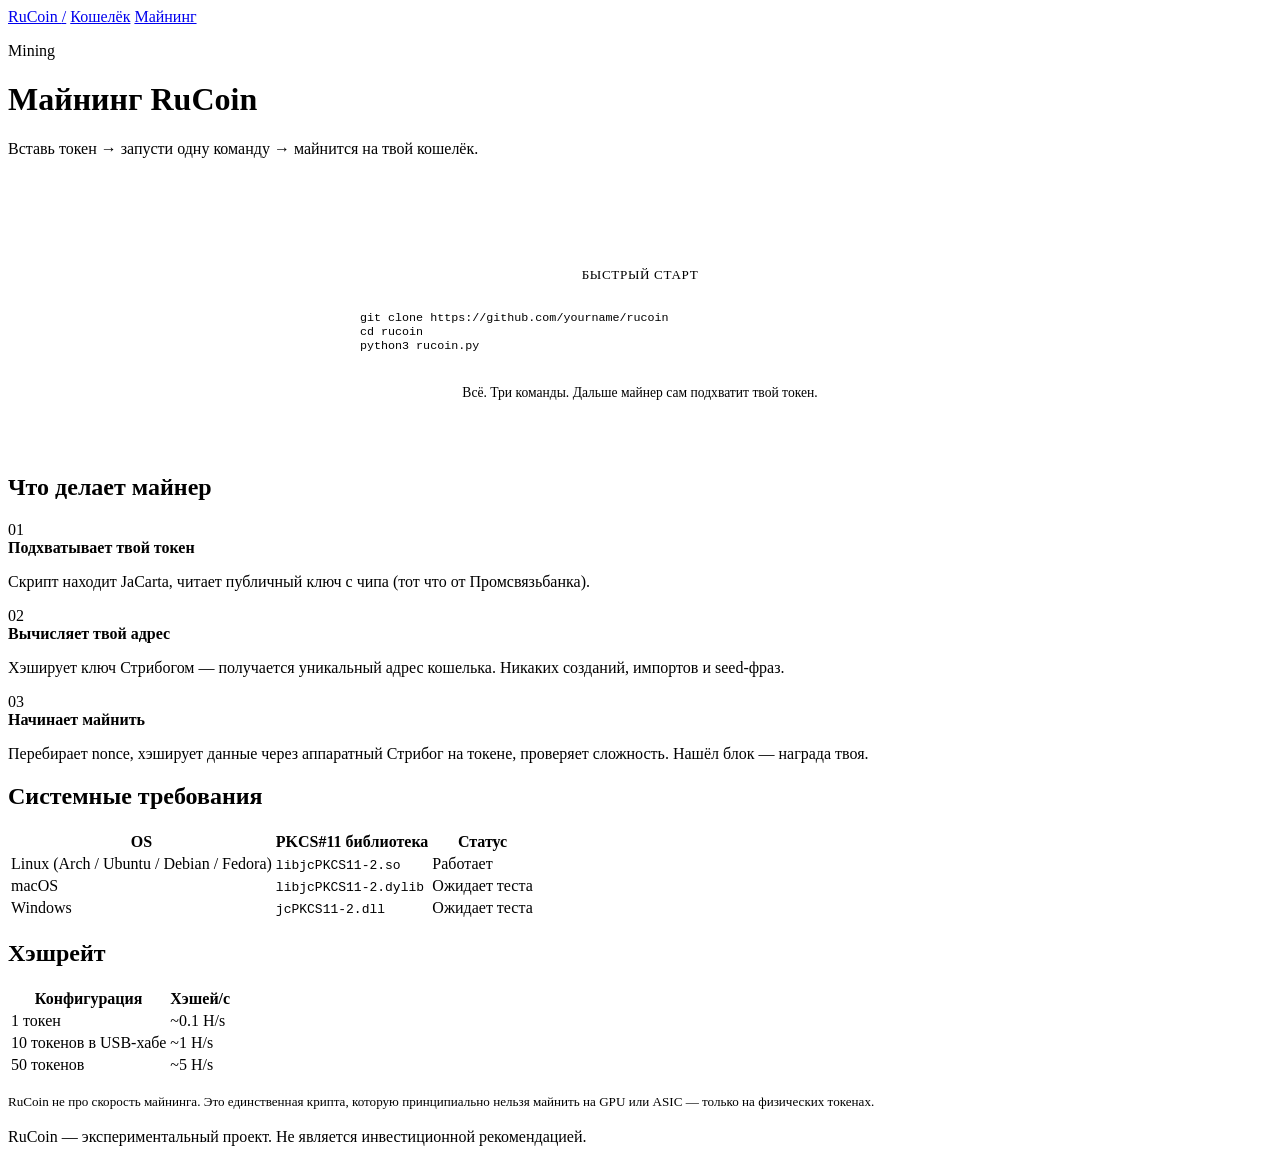
==== web/mine.html @ f96540ef "Initial commit: RuCoin prototype with cross-platform miner and web wallet" ====
<!DOCTYPE html>
<html lang="ru">
<head>
  <meta charset="UTF-8">
  <meta name="viewport" content="width=device-width, initial-scale=1.0">
  <title>Майнинг — RuCoin</title>
  <link rel="stylesheet" href="/styles.css">
  <link href="https://fonts.googleapis.com/css2?family=Newsreader:opsz,wght@6..72,400;6..72,500&display=swap" rel="stylesheet">
</head>
<body>
  <header>
    <nav>
      <a href="/" class="logo">RuCoin <span>/</span></a>
      <a href="/wallet">Кошелёк</a>
      <a href="/mine">Майнинг</a>
    </nav>
  </header>

  <main>
    <div class="hero" style="padding-bottom:40px">
      <p class="eyebrow">Mining</p>
      <h1>Майнинг RuCoin</h1>
      <p>Вставь токен → запусти одну команду → майнится на твой кошелёк.</p>
    </div>

    <div class="section" style="padding-top:0;border:none">
      <div class="card" style="max-width:600px;margin:0 auto;text-align:center;padding:40px">
        <p style="font-size:0.82em;color:var(--text-secondary);text-transform:uppercase;letter-spacing:0.05em;margin-bottom:12px">Быстрый старт</p>
        <pre style="font-size:0.9em;padding:16px 20px;text-align:left;margin:0">git clone https://github.com/yourname/rucoin
cd rucoin
python3 rucoin.py</pre>
        <p style="color:var(--text-secondary);font-size:0.85em;margin-top:16px">Всё. Три команды. Дальше майнер сам подхватит твой токен.</p>
      </div>
    </div>

    <div class="section">
      <h2>Что делает майнер</h2>
      <div class="steps">
        <div class="step">
          <div class="num">01</div>
          <div class="step-body">
            <strong>Подхватывает твой токен</strong>
            <p>Скрипт находит JaCarta, читает публичный ключ с чипа (тот что от Промсвязьбанка).</p>
          </div>
        </div>
        <div class="step">
          <div class="num">02</div>
          <div class="step-body">
            <strong>Вычисляет твой адрес</strong>
            <p>Хэширует ключ Стрибогом — получается уникальный адрес кошелька. Никаких созданий, импортов и seed-фраз.</p>
          </div>
        </div>
        <div class="step">
          <div class="num">03</div>
          <div class="step-body">
            <strong>Начинает майнить</strong>
            <p>Перебирает nonce, хэширует данные через аппаратный Стрибог на токене, проверяет сложность. Нашёл блок — награда твоя.</p>
          </div>
        </div>
      </div>
    </div>

    <div class="section">
      <h2>Системные требования</h2>
      <table>
        <tr><th>OS</th><th>PKCS#11 библиотека</th><th>Статус</th></tr>
        <tr><td>Linux (Arch / Ubuntu / Debian / Fedora)</td><td><code>libjcPKCS11-2.so</code></td><td><span class="tag green" style="margin:0">Работает</span></td></tr>
        <tr><td>macOS</td><td><code>libjcPKCS11-2.dylib</code></td><td><span class="tag" style="margin:0">Ожидает теста</span></td></tr>
        <tr><td>Windows</td><td><code>jcPKCS11-2.dll</code></td><td><span class="tag" style="margin:0">Ожидает теста</span></td></tr>
      </table>
    </div>

    <div class="section">
      <h2>Хэшрейт</h2>
      <table>
        <tr><th>Конфигурация</th><th>Хэшей/с</th></tr>
        <tr><td>1 токен</td><td>~0.1 H/s</td></tr>
        <tr><td>10 токенов в USB-хабе</td><td>~1 H/s</td></tr>
        <tr><td>50 токенов</td><td>~5 H/s</td></tr>
      </table>
      <p style="margin-top:14px;color:var(--text-secondary);font-size:0.82em;line-height:1.6">
        RuCoin не про скорость майнинга. Это единственная крипта, которую принципиально нельзя майнить на GPU или ASIC — только на физических токенах.
      </p>
    </div>
  </main>

  <footer>
    <p>RuCoin — экспериментальный проект. Не является инвестиционной рекомендацией.</p>
  </footer>
</body>
</html>
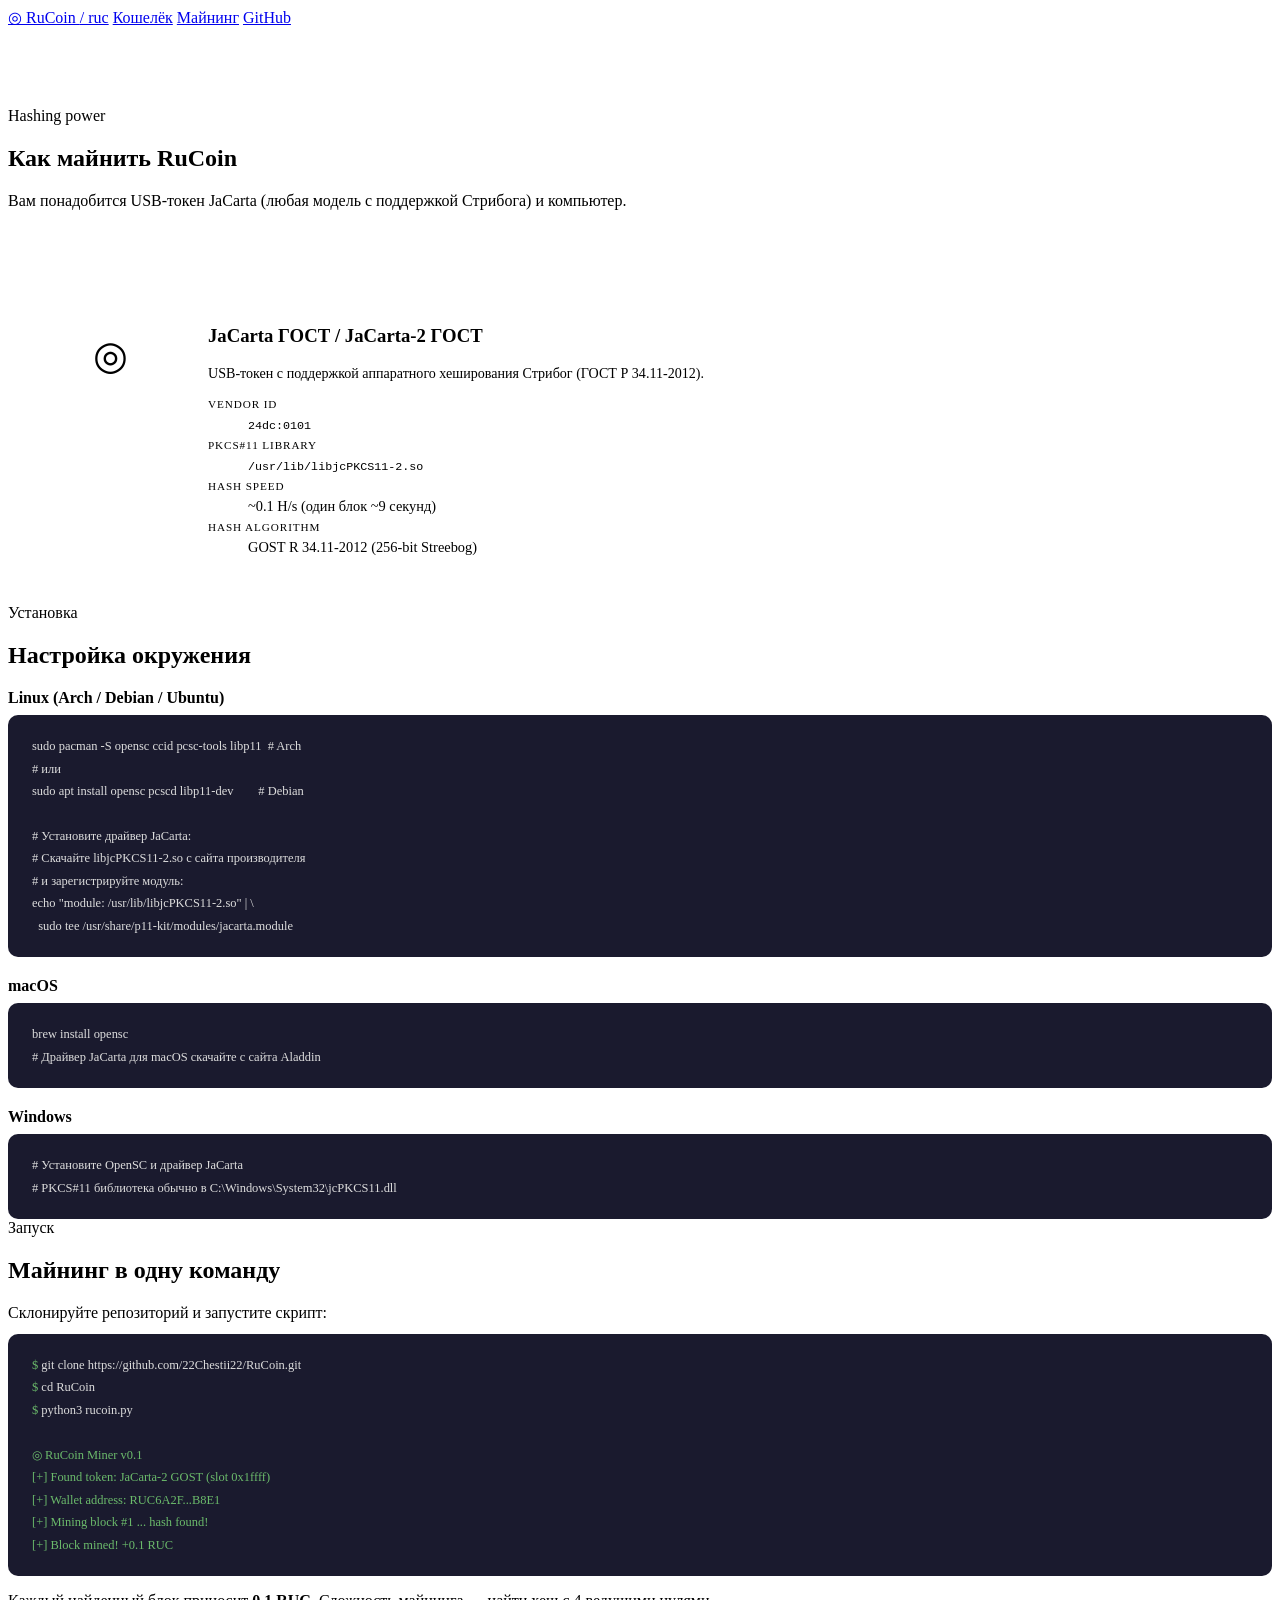
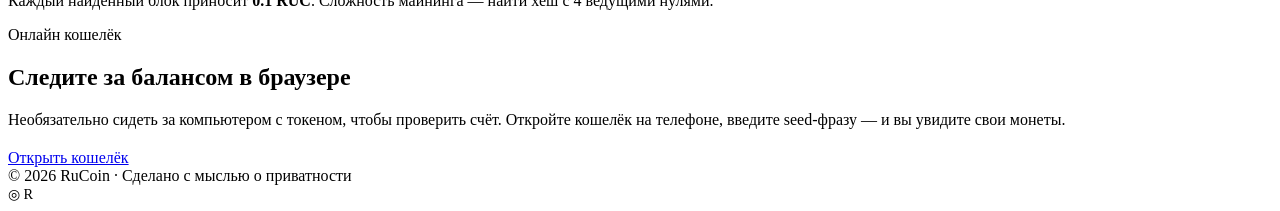
==== commit 77ceb39d: "Relaunch: full browser wallet + design system v2 - DESIGN.md: дизайн-система (warm monochrome, edito" ====
--- a/web/mine.html
+++ b/web/mine.html
@@ -4,88 +4,116 @@
   <meta charset="UTF-8">
   <meta name="viewport" content="width=device-width, initial-scale=1.0">
   <title>Майнинг — RuCoin</title>
+  <link rel="preconnect" href="https://fonts.googleapis.com">
+  <link href="https://fonts.googleapis.com/css2?family=Newsreader:ital,opsz,wght@0,6..72,300..700;1,6..72,300..700&display=swap" rel="stylesheet">
   <link rel="stylesheet" href="/styles.css">
-  <link href="https://fonts.googleapis.com/css2?family=Newsreader:opsz,wght@6..72,400;6..72,500&display=swap" rel="stylesheet">
+  <script src="/wallet.js"></script>
+  <style>
+    .mining-hero { padding: 80px 0 48px; max-width: 720px; }
+    .hardware-card { background: var(--surface); border: 1px solid var(--border); border-radius: 12px; padding: 32px; display: flex; gap: 28px; align-items: flex-start; }
+    .hardware-card img { width: 140px; border-radius: 8px; background: var(--surface-secondary); flex-shrink: 0; }
+    .hw-specs { display: flex; flex-direction: column; gap: 6px; }
+    .hw-specs dt { font-family: var(--mono); font-size: 0.7em; text-transform: uppercase; letter-spacing: 0.08em; color: var(--text-secondary); }
+    .hw-specs dd { font-size: 0.9em; }
+    .hw-specs dd code { font-size: inherit; }
+    .terminal-block { background: #1a1a2e; border-radius: 10px; padding: 20px 24px; font-family: var(--mono); font-size: 0.78em; line-height: 1.8; color: #ddd; white-space: pre; overflow-x: auto; }
+    .terminal-block .prompt { color: #6bba6b; }
+    @media (max-width: 640px) { .hardware-card { flex-direction: column; } .hardware-card img { width: 100%; max-width: 240px; } }
+  </style>
 </head>
 <body>
-  <header>
-    <nav>
-      <a href="/" class="logo">RuCoin <span>/</span></a>
-      <a href="/wallet">Кошелёк</a>
-      <a href="/mine">Майнинг</a>
-    </nav>
-  </header>
 
-  <main>
-    <div class="hero" style="padding-bottom:40px">
-      <p class="eyebrow">Mining</p>
-      <h1>Майнинг RuCoin</h1>
-      <p>Вставь токен → запусти одну команду → майнится на твой кошелёк.</p>
-    </div>
+<header>
+  <nav>
+    <a href="/" class="logo">◎ RuCoin <span>/ ruc</span></a>
+    <a href="/wallet" class="nav-link">Кошелёк</a>
+    <a href="/mine" class="nav-link active">Майнинг</a>
+    <a href="https://github.com/22Chestii22/RuCoin" class="nav-link" target="_blank">GitHub</a>
+  </nav>
+</header>
 
-    <div class="section" style="padding-top:0;border:none">
-      <div class="card" style="max-width:600px;margin:0 auto;text-align:center;padding:40px">
-        <p style="font-size:0.82em;color:var(--text-secondary);text-transform:uppercase;letter-spacing:0.05em;margin-bottom:12px">Быстрый старт</p>
-        <pre style="font-size:0.9em;padding:16px 20px;text-align:left;margin:0">git clone https://github.com/yourname/rucoin
-cd rucoin
-python3 rucoin.py</pre>
-        <p style="color:var(--text-secondary);font-size:0.85em;margin-top:16px">Всё. Три команды. Дальше майнер сам подхватит твой токен.</p>
+<main>
+  <section class="mining-hero fade-up">
+    <span class="eyebrow">Hashing power</span>
+    <h1>Как майнить RuCoin</h1>
+    <p class="subtitle" style="margin-top: 8px;">Вам понадобится USB-токен JaCarta (любая модель с поддержкой Стрибога) и компьютер.</p>
+  </section>
+
+  <section class="section" style="padding-top: 0;">
+    <div class="hardware-card fade-up delay-1">
+      <div>
+        <div style="width: 140px; height: 100px; background: var(--surface-secondary); border-radius: 8px; display: flex; align-items: center; justify-content: center; font-size: 2.5em; color: var(--text-secondary);">◎</div>
+      </div>
+      <div>
+        <h3>JaCarta ГОСТ / JaCarta-2 ГОСТ</h3>
+        <p style="font-size: 0.88em; margin: 6px 0 12px;">USB-токен с поддержкой аппаратного хеширования Стрибог (ГОСТ Р 34.11-2012).</p>
+        <dl class="hw-specs">
+          <dt>Vendor ID</dt><dd><code>24dc:0101</code></dd>
+          <dt>PKCS#11 library</dt><dd><code>/usr/lib/libjcPKCS11-2.so</code></dd>
+          <dt>Hash speed</dt><dd>~0.1 H/s (один блок ~9 секунд)</dd>
+          <dt>Hash algorithm</dt><dd>GOST R 34.11-2012 (256-bit Streebog)</dd>
+        </dl>
       </div>
     </div>
+  </section>
 
-    <div class="section">
-      <h2>Что делает майнер</h2>
-      <div class="steps">
-        <div class="step">
-          <div class="num">01</div>
-          <div class="step-body">
-            <strong>Подхватывает твой токен</strong>
-            <p>Скрипт находит JaCarta, читает публичный ключ с чипа (тот что от Промсвязьбанка).</p>
-          </div>
-        </div>
-        <div class="step">
-          <div class="num">02</div>
-          <div class="step-body">
-            <strong>Вычисляет твой адрес</strong>
-            <p>Хэширует ключ Стрибогом — получается уникальный адрес кошелька. Никаких созданий, импортов и seed-фраз.</p>
-          </div>
-        </div>
-        <div class="step">
-          <div class="num">03</div>
-          <div class="step-body">
-            <strong>Начинает майнить</strong>
-            <p>Перебирает nonce, хэширует данные через аппаратный Стрибог на токене, проверяет сложность. Нашёл блок — награда твоя.</p>
-          </div>
-        </div>
-      </div>
-    </div>
+  <section class="section">
+    <span class="eyebrow">Установка</span>
+    <h2>Настройка окружения</h2>
 
-    <div class="section">
-      <h2>Системные требования</h2>
-      <table>
-        <tr><th>OS</th><th>PKCS#11 библиотека</th><th>Статус</th></tr>
-        <tr><td>Linux (Arch / Ubuntu / Debian / Fedora)</td><td><code>libjcPKCS11-2.so</code></td><td><span class="tag green" style="margin:0">Работает</span></td></tr>
-        <tr><td>macOS</td><td><code>libjcPKCS11-2.dylib</code></td><td><span class="tag" style="margin:0">Ожидает теста</span></td></tr>
-        <tr><td>Windows</td><td><code>jcPKCS11-2.dll</code></td><td><span class="tag" style="margin:0">Ожидает теста</span></td></tr>
-      </table>
-    </div>
+    <p style="margin-bottom: 8px;"><strong>Linux (Arch / Debian / Ubuntu)</strong></p>
+    <div class="terminal-block">sudo pacman -S opensc ccid pcsc-tools libp11  # Arch
+# или
+sudo apt install opensc pcscd libp11-dev        # Debian
 
-    <div class="section">
-      <h2>Хэшрейт</h2>
-      <table>
-        <tr><th>Конфигурация</th><th>Хэшей/с</th></tr>
-        <tr><td>1 токен</td><td>~0.1 H/s</td></tr>
-        <tr><td>10 токенов в USB-хабе</td><td>~1 H/s</td></tr>
-        <tr><td>50 токенов</td><td>~5 H/s</td></tr>
-      </table>
-      <p style="margin-top:14px;color:var(--text-secondary);font-size:0.82em;line-height:1.6">
-        RuCoin не про скорость майнинга. Это единственная крипта, которую принципиально нельзя майнить на GPU или ASIC — только на физических токенах.
-      </p>
-    </div>
-  </main>
+# Установите драйвер JaCarta:
+# Скачайте libjcPKCS11-2.so с сайта производителя
+# и зарегистрируйте модуль:
+echo "module: /usr/lib/libjcPKCS11-2.so" | \
+  sudo tee /usr/share/p11-kit/modules/jacarta.module</div>
 
-  <footer>
-    <p>RuCoin — экспериментальный проект. Не является инвестиционной рекомендацией.</p>
-  </footer>
+    <p style="margin: 20px 0 8px;"><strong>macOS</strong></p>
+    <div class="terminal-block">brew install opensc
+# Драйвер JaCarta для macOS скачайте с сайта Aladdin</div>
+
+    <p style="margin: 20px 0 8px;"><strong>Windows</strong></p>
+    <div class="terminal-block"># Установите OpenSC и драйвер JaCarta
+# PKCS#11 библиотека обычно в C:\Windows\System32\jcPKCS11.dll</div>
+  </section>
+
+  <section class="section">
+    <span class="eyebrow">Запуск</span>
+    <h2>Майнинг в одну команду</h2>
+
+    <p style="margin-bottom: 12px;">Склонируйте репозиторий и запустите скрипт:</p>
+    <div class="terminal-block"><span class="prompt">$</span> git clone https://github.com/22Chestii22/RuCoin.git
+<span class="prompt">$</span> cd RuCoin
+<span class="prompt">$</span> python3 rucoin.py
+
+<span style="color: #6bba6b;">◎ RuCoin Miner v0.1
+[+] Found token: JaCarta-2 GOST (slot 0x1ffff)
+[+] Wallet address: RUC6A2F...B8E1
+[+] Mining block #1 ... hash found!
+[+] Block mined! +0.1 RUC</span></div>
+
+    <p style="margin-top: 16px;">Каждый найденный блок приносит <strong>0.1 RUC</strong>. Сложность майнинга — найти хеш с 4 ведущими нулями.</p>
+  </section>
+
+  <section class="section">
+    <span class="eyebrow">Онлайн кошелёк</span>
+    <h2>Следите за балансом в браузере</h2>
+    <p class="subtitle" style="margin-bottom: 20px;">
+      Необязательно сидеть за компьютером с токеном, чтобы проверить счёт.
+      Откройте кошелёк на телефоне, введите seed-фразу — и вы увидите свои монеты.
+    </p>
+    <a href="/wallet" class="btn">Открыть кошелёк</a>
+  </section>
+</main>
+
+<footer>
+  © 2026 RuCoin · Сделано с мыслью о приватности
+  <br><span style="font-family: var(--mono); font-size: 0.9em;">◎ R</span>
+</footer>
+
 </body>
 </html>
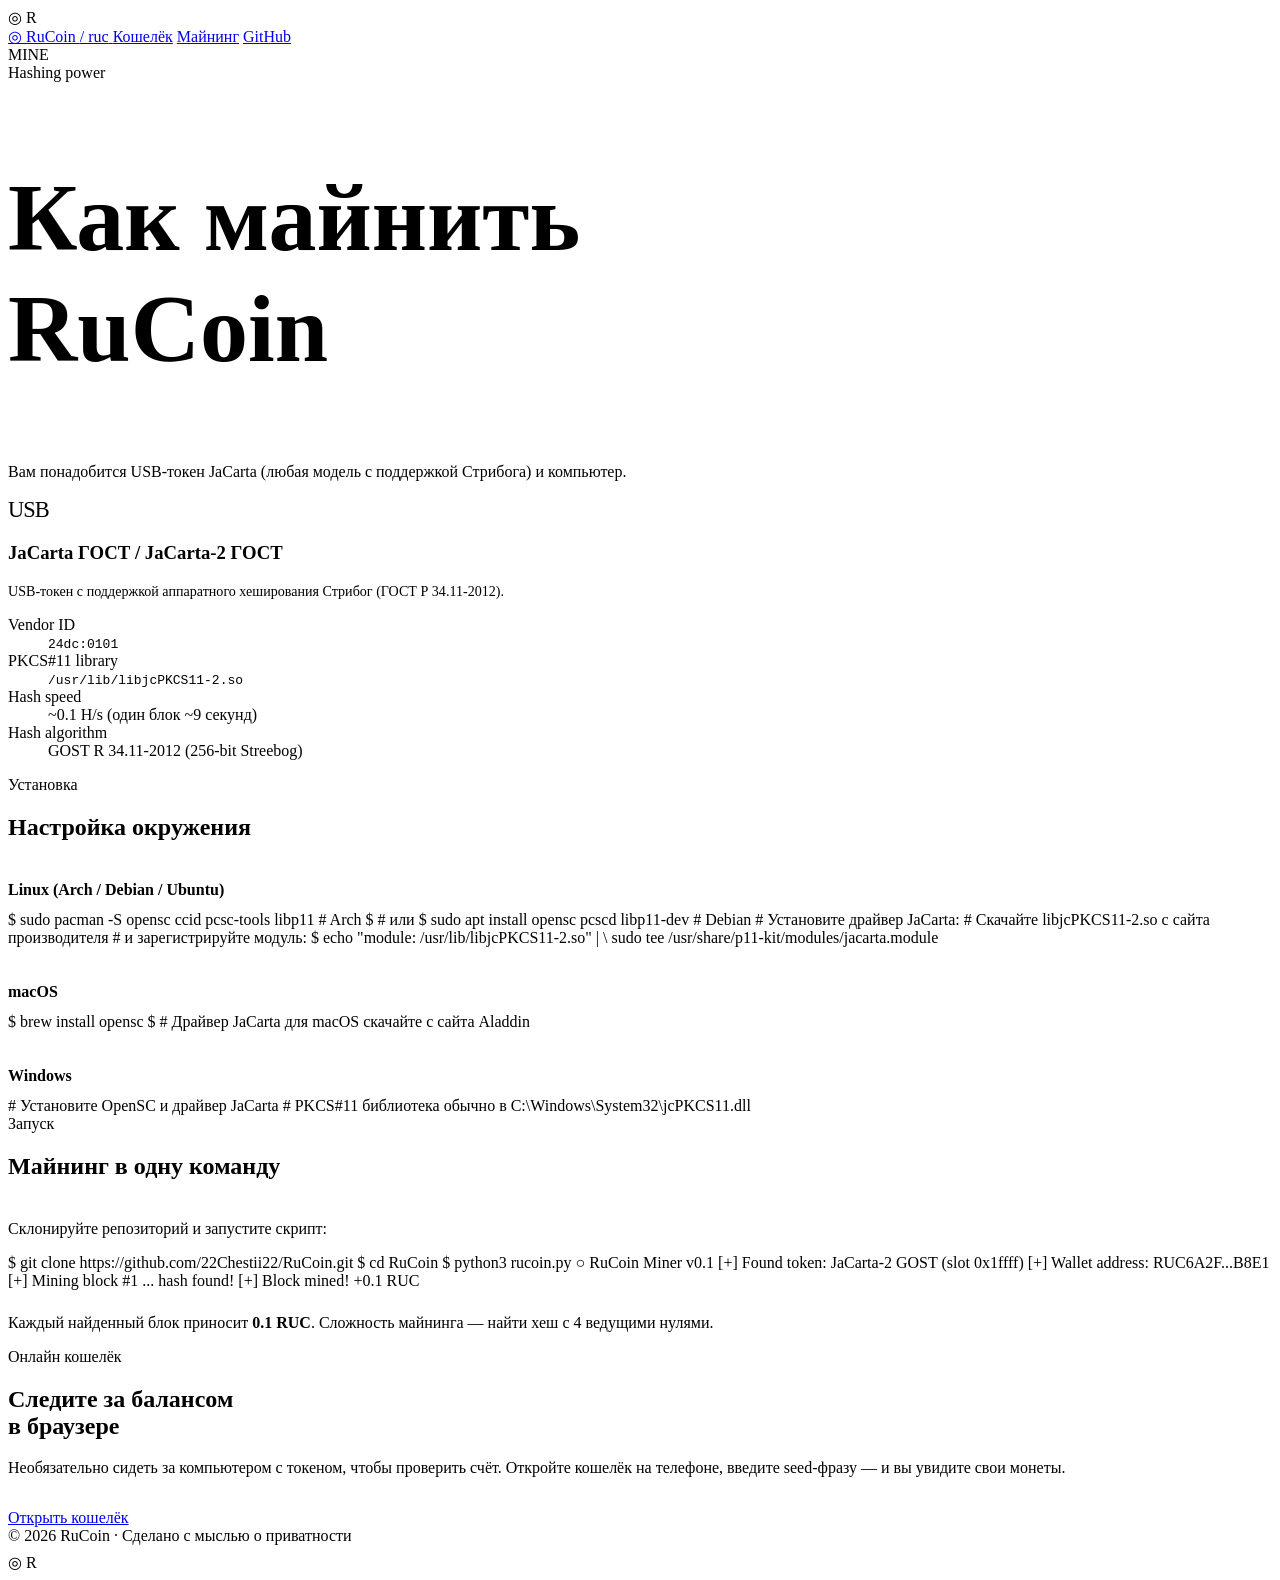
==== commit 9d1e2929: "feat: Obys Agency редизайн + халвинг + имя воркера" ====
--- a/web/mine.html
+++ b/web/mine.html
@@ -5,27 +5,25 @@
   <meta name="viewport" content="width=device-width, initial-scale=1.0">
   <title>Майнинг — RuCoin</title>
   <link rel="preconnect" href="https://fonts.googleapis.com">
-  <link href="https://fonts.googleapis.com/css2?family=Newsreader:ital,opsz,wght@0,6..72,300..700;1,6..72,300..700&display=swap" rel="stylesheet">
+  <link href="https://fonts.googleapis.com/css2?family=Inter:wght@300;400;450;500;600&family=Newsreader:ital,opsz,wght@0,6..72,300..700;1,6..72,300..700&display=swap" rel="stylesheet">
   <link rel="stylesheet" href="/styles.css">
   <script src="/wallet.js"></script>
-  <style>
-    .mining-hero { padding: 80px 0 48px; max-width: 720px; }
-    .hardware-card { background: var(--surface); border: 1px solid var(--border); border-radius: 12px; padding: 32px; display: flex; gap: 28px; align-items: flex-start; }
-    .hardware-card img { width: 140px; border-radius: 8px; background: var(--surface-secondary); flex-shrink: 0; }
-    .hw-specs { display: flex; flex-direction: column; gap: 6px; }
-    .hw-specs dt { font-family: var(--mono); font-size: 0.7em; text-transform: uppercase; letter-spacing: 0.08em; color: var(--text-secondary); }
-    .hw-specs dd { font-size: 0.9em; }
-    .hw-specs dd code { font-size: inherit; }
-    .terminal-block { background: #1a1a2e; border-radius: 10px; padding: 20px 24px; font-family: var(--mono); font-size: 0.78em; line-height: 1.8; color: #ddd; white-space: pre; overflow-x: auto; }
-    .terminal-block .prompt { color: #6bba6b; }
-    @media (max-width: 640px) { .hardware-card { flex-direction: column; } .hardware-card img { width: 100%; max-width: 240px; } }
-  </style>
 </head>
 <body>
 
+<!-- Watermark -->
+<div class="watermark" aria-hidden="true">◎ R</div>
+
+<!-- Custom cursor -->
+<div class="cursor-dot"></div>
+<div class="cursor-ring"></div>
+
 <header>
   <nav>
-    <a href="/" class="logo">◎ RuCoin <span>/ ruc</span></a>
+    <a href="/" class="logo">
+      <span class="logo-mark">◎</span>
+      RuCoin <span>/ ruc</span>
+    </a>
     <a href="/wallet" class="nav-link">Кошелёк</a>
     <a href="/mine" class="nav-link active">Майнинг</a>
     <a href="https://github.com/22Chestii22/RuCoin" class="nav-link" target="_blank">GitHub</a>
@@ -33,87 +31,157 @@
 </header>
 
 <main>
-  <section class="mining-hero fade-up">
-    <span class="eyebrow">Hashing power</span>
-    <h1>Как майнить RuCoin</h1>
-    <p class="subtitle" style="margin-top: 8px;">Вам понадобится USB-токен JaCarta (любая модель с поддержкой Стрибога) и компьютер.</p>
+  <!-- ═══ HERO ═══ -->
+  <section class="hero">
+    <div class="hero-bg-text" aria-hidden="true">MINE</div>
+    <div class="hero-content">
+      <span class="eyebrow reveal">Hashing power</span>
+      <h1 class="hero-title reveal delay-1" style="font-size: clamp(3em, 8vw, 6em);">Как майнить<br>RuCoin</h1>
+      <p class="hero-sub reveal delay-2">Вам понадобится USB-токен JaCarta (любая модель с поддержкой Стрибога) и компьютер.</p>
+    </div>
   </section>
 
-  <section class="section" style="padding-top: 0;">
-    <div class="hardware-card fade-up delay-1">
-      <div>
-        <div style="width: 140px; height: 100px; background: var(--surface-secondary); border-radius: 8px; display: flex; align-items: center; justify-content: center; font-size: 2.5em; color: var(--text-secondary);">◎</div>
-      </div>
-      <div>
-        <h3>JaCarta ГОСТ / JaCarta-2 ГОСТ</h3>
-        <p style="font-size: 0.88em; margin: 6px 0 12px;">USB-токен с поддержкой аппаратного хеширования Стрибог (ГОСТ Р 34.11-2012).</p>
-        <dl class="hw-specs">
-          <dt>Vendor ID</dt><dd><code>24dc:0101</code></dd>
-          <dt>PKCS#11 library</dt><dd><code>/usr/lib/libjcPKCS11-2.so</code></dd>
-          <dt>Hash speed</dt><dd>~0.1 H/s (один блок ~9 секунд)</dd>
-          <dt>Hash algorithm</dt><dd>GOST R 34.11-2012 (256-bit Streebog)</dd>
-        </dl>
+  <!-- ═══ HARDWARE ═══ -->
+  <section class="section-full" style="padding-top: 0;">
+    <div class="section-inner">
+      <div class="hardware-card reveal delay-1">
+        <div class="hardware-visual">
+          <span style="font-size: 1.4em; letter-spacing: -0.04em; font-family: var(--sans); font-weight: 300;">USB</span>
+        </div>
+        <div>
+          <h3>JaCarta ГОСТ / JaCarta-2 ГОСТ</h3>
+          <p style="font-size: 0.88em; margin: 6px 0 16px; color: var(--text-secondary);">USB-токен с поддержкой аппаратного хеширования Стрибог (ГОСТ Р 34.11-2012).</p>
+          <dl class="hw-specs">
+            <dt>Vendor ID</dt><dd><code>24dc:0101</code></dd>
+            <dt>PKCS#11 library</dt><dd><code>/usr/lib/libjcPKCS11-2.so</code></dd>
+            <dt>Hash speed</dt><dd>~0.1 H/s (один блок ~9 секунд)</dd>
+            <dt>Hash algorithm</dt><dd>GOST R 34.11-2012 (256-bit Streebog)</dd>
+          </dl>
+        </div>
       </div>
     </div>
   </section>
 
-  <section class="section">
-    <span class="eyebrow">Установка</span>
-    <h2>Настройка окружения</h2>
+  <!-- ═══ SETUP ═══ -->
+  <section class="section-full">
+    <div class="section-inner">
+      <span class="eyebrow reveal">Установка</span>
+      <h2 class="section-title reveal delay-1">Настройка окружения</h2>
 
-    <p style="margin-bottom: 8px;"><strong>Linux (Arch / Debian / Ubuntu)</strong></p>
-    <div class="terminal-block">sudo pacman -S opensc ccid pcsc-tools libp11  # Arch
-# или
-sudo apt install opensc pcscd libp11-dev        # Debian
+      <div class="reveal delay-2" style="margin-top: 40px;">
+        <p style="margin-bottom: 12px;"><strong>Linux (Arch / Debian / Ubuntu)</strong></p>
+        <div class="terminal-block"><span class="prompt">$</span> sudo pacman -S opensc ccid pcsc-tools libp11  <span class="output"># Arch</span>
+<span class="prompt">$</span> <span class="output"># или</span>
+<span class="prompt">$</span> sudo apt install opensc pcscd libp11-dev  <span class="output"># Debian</span>
 
-# Установите драйвер JaCarta:
+<span class="output"># Установите драйвер JaCarta:
 # Скачайте libjcPKCS11-2.so с сайта производителя
-# и зарегистрируйте модуль:
-echo "module: /usr/lib/libjcPKCS11-2.so" | \
+# и зарегистрируйте модуль:</span>
+<span class="prompt">$</span> echo "module: /usr/lib/libjcPKCS11-2.so" | \
   sudo tee /usr/share/p11-kit/modules/jacarta.module</div>
+      </div>
 
-    <p style="margin: 20px 0 8px;"><strong>macOS</strong></p>
-    <div class="terminal-block">brew install opensc
-# Драйвер JaCarta для macOS скачайте с сайта Aladdin</div>
+      <div class="reveal delay-3" style="margin-top: 36px;">
+        <p style="margin-bottom: 12px;"><strong>macOS</strong></p>
+        <div class="terminal-block"><span class="prompt">$</span> brew install opensc
+<span class="prompt">$</span> <span class="output"># Драйвер JaCarta для macOS скачайте с сайта Aladdin</span></div>
+      </div>
 
-    <p style="margin: 20px 0 8px;"><strong>Windows</strong></p>
-    <div class="terminal-block"># Установите OpenSC и драйвер JaCarta
-# PKCS#11 библиотека обычно в C:\Windows\System32\jcPKCS11.dll</div>
+      <div class="reveal delay-4" style="margin-top: 36px;">
+        <p style="margin-bottom: 12px;"><strong>Windows</strong></p>
+        <div class="terminal-block"><span class="output"># Установите OpenSC и драйвер JaCarta
+# PKCS#11 библиотека обычно в C:\Windows\System32\jcPKCS11.dll</span></div>
+      </div>
+    </div>
   </section>
 
-  <section class="section">
-    <span class="eyebrow">Запуск</span>
-    <h2>Майнинг в одну команду</h2>
+  <!-- ═══ LAUNCH ═══ -->
+  <section class="section-full">
+    <div class="section-inner">
+      <span class="eyebrow reveal">Запуск</span>
+      <h2 class="section-title reveal delay-1">Майнинг в одну команду</h2>
 
-    <p style="margin-bottom: 12px;">Склонируйте репозиторий и запустите скрипт:</p>
-    <div class="terminal-block"><span class="prompt">$</span> git clone https://github.com/22Chestii22/RuCoin.git
+      <div class="reveal delay-2" style="margin-top: 40px;">
+        <p style="margin-bottom: 16px;">Склонируйте репозиторий и запустите скрипт:</p>
+        <div class="terminal-block"><span class="prompt">$</span> git clone https://github.com/22Chestii22/RuCoin.git
 <span class="prompt">$</span> cd RuCoin
 <span class="prompt">$</span> python3 rucoin.py
 
-<span style="color: #6bba6b;">◎ RuCoin Miner v0.1
+<span class="highlight">○ RuCoin Miner v0.1
 [+] Found token: JaCarta-2 GOST (slot 0x1ffff)
 [+] Wallet address: RUC6A2F...B8E1
 [+] Mining block #1 ... hash found!
 [+] Block mined! +0.1 RUC</span></div>
+      </div>
 
-    <p style="margin-top: 16px;">Каждый найденный блок приносит <strong>0.1 RUC</strong>. Сложность майнинга — найти хеш с 4 ведущими нулями.</p>
+      <p class="reveal delay-3" style="margin-top: 24px;">Каждый найденный блок приносит <strong>0.1 RUC</strong>. Сложность майнинга — найти хеш с 4 ведущими нулями.</p>
+    </div>
   </section>
 
-  <section class="section">
-    <span class="eyebrow">Онлайн кошелёк</span>
-    <h2>Следите за балансом в браузере</h2>
-    <p class="subtitle" style="margin-bottom: 20px;">
-      Необязательно сидеть за компьютером с токеном, чтобы проверить счёт.
-      Откройте кошелёк на телефоне, введите seed-фразу — и вы увидите свои монеты.
-    </p>
-    <a href="/wallet" class="btn">Открыть кошелёк</a>
+  <!-- ═══ CTA ═══ -->
+  <section class="section-full">
+    <div class="section-inner text-center">
+      <span class="eyebrow reveal">Онлайн кошелёк</span>
+      <h2 class="section-title reveal delay-1">Следите за балансом<br>в браузере</h2>
+      <p class="section-sub reveal delay-2" style="margin: 16px auto 32px;">
+        Необязательно сидеть за компьютером с токеном, чтобы проверить счёт.
+        Откройте кошелёк на телефоне, введите seed-фразу — и вы увидите свои монеты.
+      </p>
+      <div class="reveal delay-3">
+        <a href="/wallet" class="btn">Открыть кошелёк</a>
+      </div>
+    </div>
   </section>
 </main>
 
 <footer>
-  © 2026 RuCoin · Сделано с мыслью о приватности
-  <br><span style="font-family: var(--mono); font-size: 0.9em;">◎ R</span>
+  <div style="margin-bottom: 8px;">© 2026 RuCoin · Сделано с мыслью о приватности</div>
+  <div class="watermark-small">◎ R</div>
 </footer>
+
+<script>
+// ── Cursor Follower ──
+(function() {
+  const dot = document.querySelector('.cursor-dot');
+  const ring = document.querySelector('.cursor-ring');
+  if (!dot || !ring) return;
+
+  let mouseX = 0, mouseY = 0;
+  let ringX = 0, ringY = 0;
+
+  document.addEventListener('mousemove', (e) => {
+    mouseX = e.clientX;
+    mouseY = e.clientY;
+    dot.style.transform = `translate(${mouseX}px, ${mouseY}px)`;
+  });
+
+  function animateRing() {
+    ringX += (mouseX - ringX) * 0.12;
+    ringY += (mouseY - ringY) * 0.12;
+    ring.style.transform = `translate(${ringX}px, ${ringY}px)`;
+    requestAnimationFrame(animateRing);
+  }
+  animateRing();
+
+  document.querySelectorAll('a, button, .hardware-card, .step, .terminal-block').forEach(el => {
+    el.addEventListener('mouseenter', () => ring.classList.add('hover'));
+    el.addEventListener('mouseleave', () => ring.classList.remove('hover'));
+  });
+})();
+
+// ── Scroll Reveal ──
+(function() {
+  const observer = new IntersectionObserver((entries) => {
+    entries.forEach(entry => {
+      if (entry.isIntersecting) {
+        entry.target.classList.add('revealed');
+      }
+    });
+  }, { threshold: 0.08, rootMargin: '0px 0px -40px 0px' });
+
+  document.querySelectorAll('.reveal, .fade-up').forEach(el => observer.observe(el));
+})();
+</script>
 
 </body>
 </html>
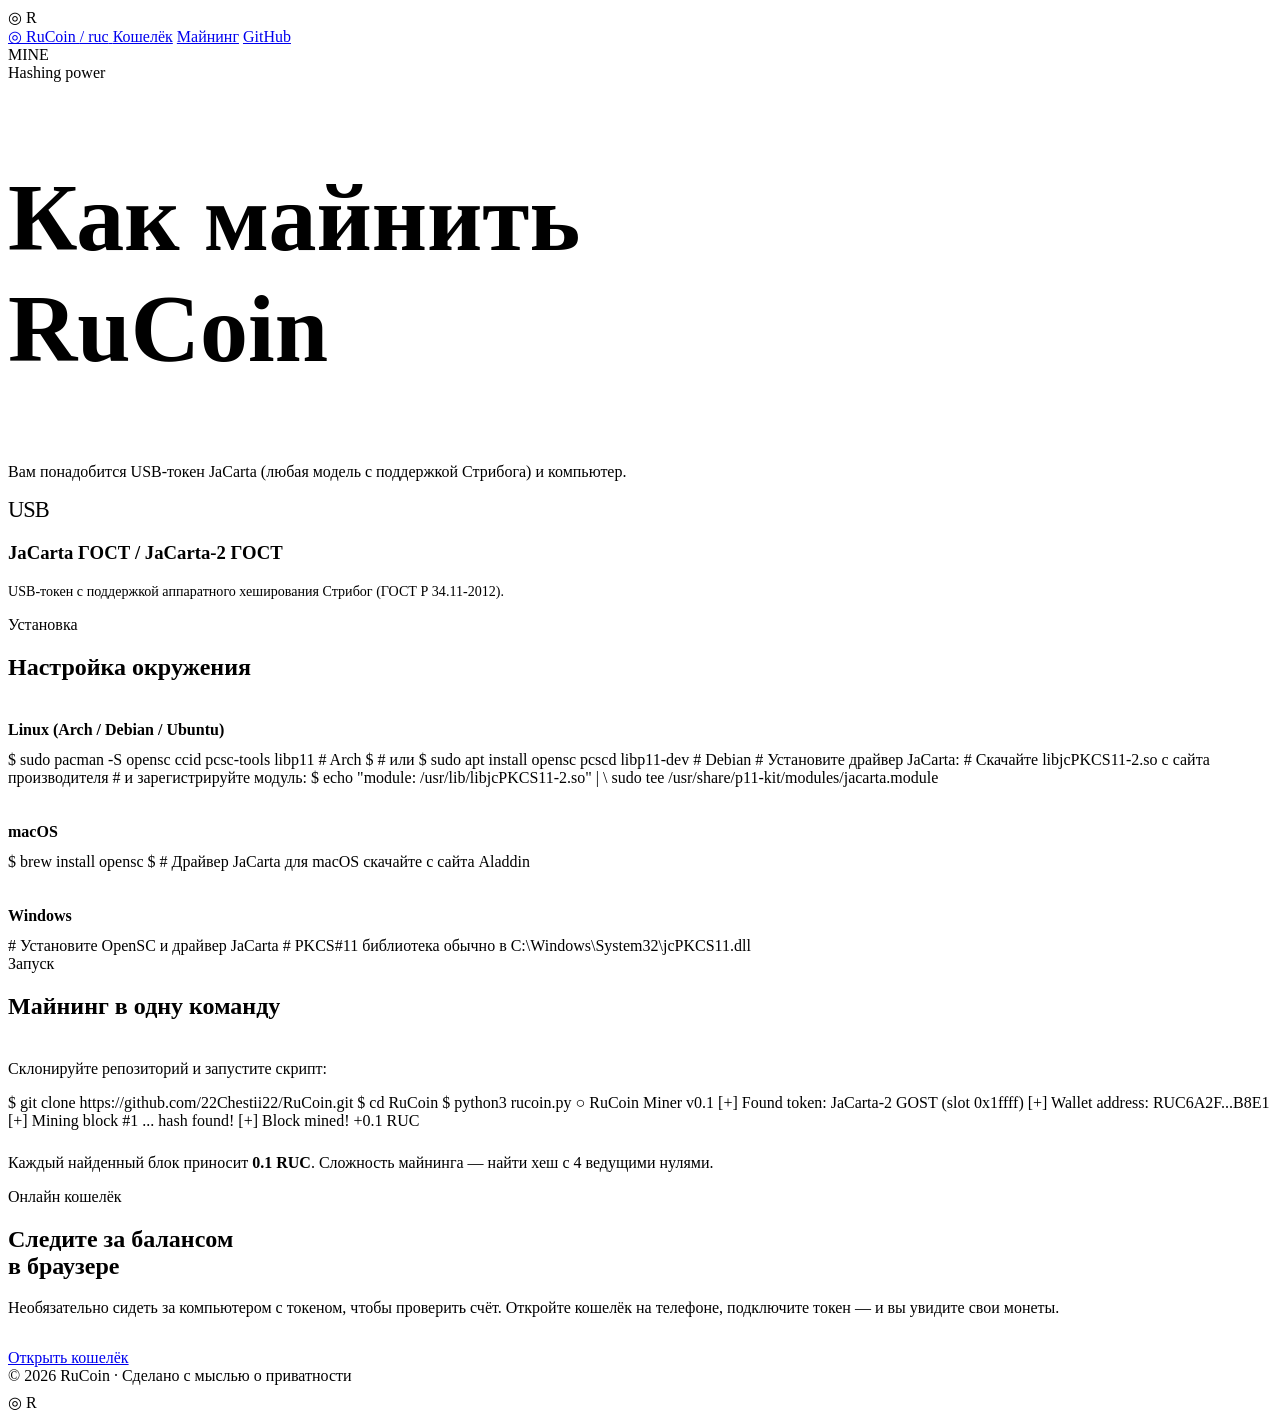
==== commit 8c4d3902: "Complete WebUSB wallet refactor: remove seed phrase flow, clean up wallet.js" ====
--- a/web/mine.html
+++ b/web/mine.html
@@ -51,12 +51,6 @@
         <div>
           <h3>JaCarta ГОСТ / JaCarta-2 ГОСТ</h3>
           <p style="font-size: 0.88em; margin: 6px 0 16px; color: var(--text-secondary);">USB-токен с поддержкой аппаратного хеширования Стрибог (ГОСТ Р 34.11-2012).</p>
-          <dl class="hw-specs">
-            <dt>Vendor ID</dt><dd><code>24dc:0101</code></dd>
-            <dt>PKCS#11 library</dt><dd><code>/usr/lib/libjcPKCS11-2.so</code></dd>
-            <dt>Hash speed</dt><dd>~0.1 H/s (один блок ~9 секунд)</dd>
-            <dt>Hash algorithm</dt><dd>GOST R 34.11-2012 (256-bit Streebog)</dd>
-          </dl>
         </div>
       </div>
     </div>
@@ -125,7 +119,7 @@
       <h2 class="section-title reveal delay-1">Следите за балансом<br>в браузере</h2>
       <p class="section-sub reveal delay-2" style="margin: 16px auto 32px;">
         Необязательно сидеть за компьютером с токеном, чтобы проверить счёт.
-        Откройте кошелёк на телефоне, введите seed-фразу — и вы увидите свои монеты.
+        Откройте кошелёк на телефоне, подключите токен — и вы увидите свои монеты.
       </p>
       <div class="reveal delay-3">
         <a href="/wallet" class="btn">Открыть кошелёк</a>
@@ -146,19 +140,28 @@
   const ring = document.querySelector('.cursor-ring');
   if (!dot || !ring) return;
 
-  let mouseX = 0, mouseY = 0;
-  let ringX = 0, ringY = 0;
+  let mouseX = -100, mouseY = -100;
+  let ringX = -100, ringY = -100;
+  ring.style.opacity = '0';
+  dot.style.opacity = '0';
 
   document.addEventListener('mousemove', (e) => {
     mouseX = e.clientX;
     mouseY = e.clientY;
-    dot.style.transform = `translate(${mouseX}px, ${mouseY}px)`;
+    dot.style.transform = `translate(${mouseX - 4}px, ${mouseY - 4}px)`;
+    dot.style.opacity = '1';
+    ring.style.opacity = '1';
+  });
+
+  document.addEventListener('mouseleave', () => {
+    ring.style.opacity = '0';
+    dot.style.opacity = '0';
   });
 
   function animateRing() {
     ringX += (mouseX - ringX) * 0.12;
     ringY += (mouseY - ringY) * 0.12;
-    ring.style.transform = `translate(${ringX}px, ${ringY}px)`;
+    ring.style.transform = `translate(${ringX - 18}px, ${ringY - 18}px)`;
     requestAnimationFrame(animateRing);
   }
   animateRing();
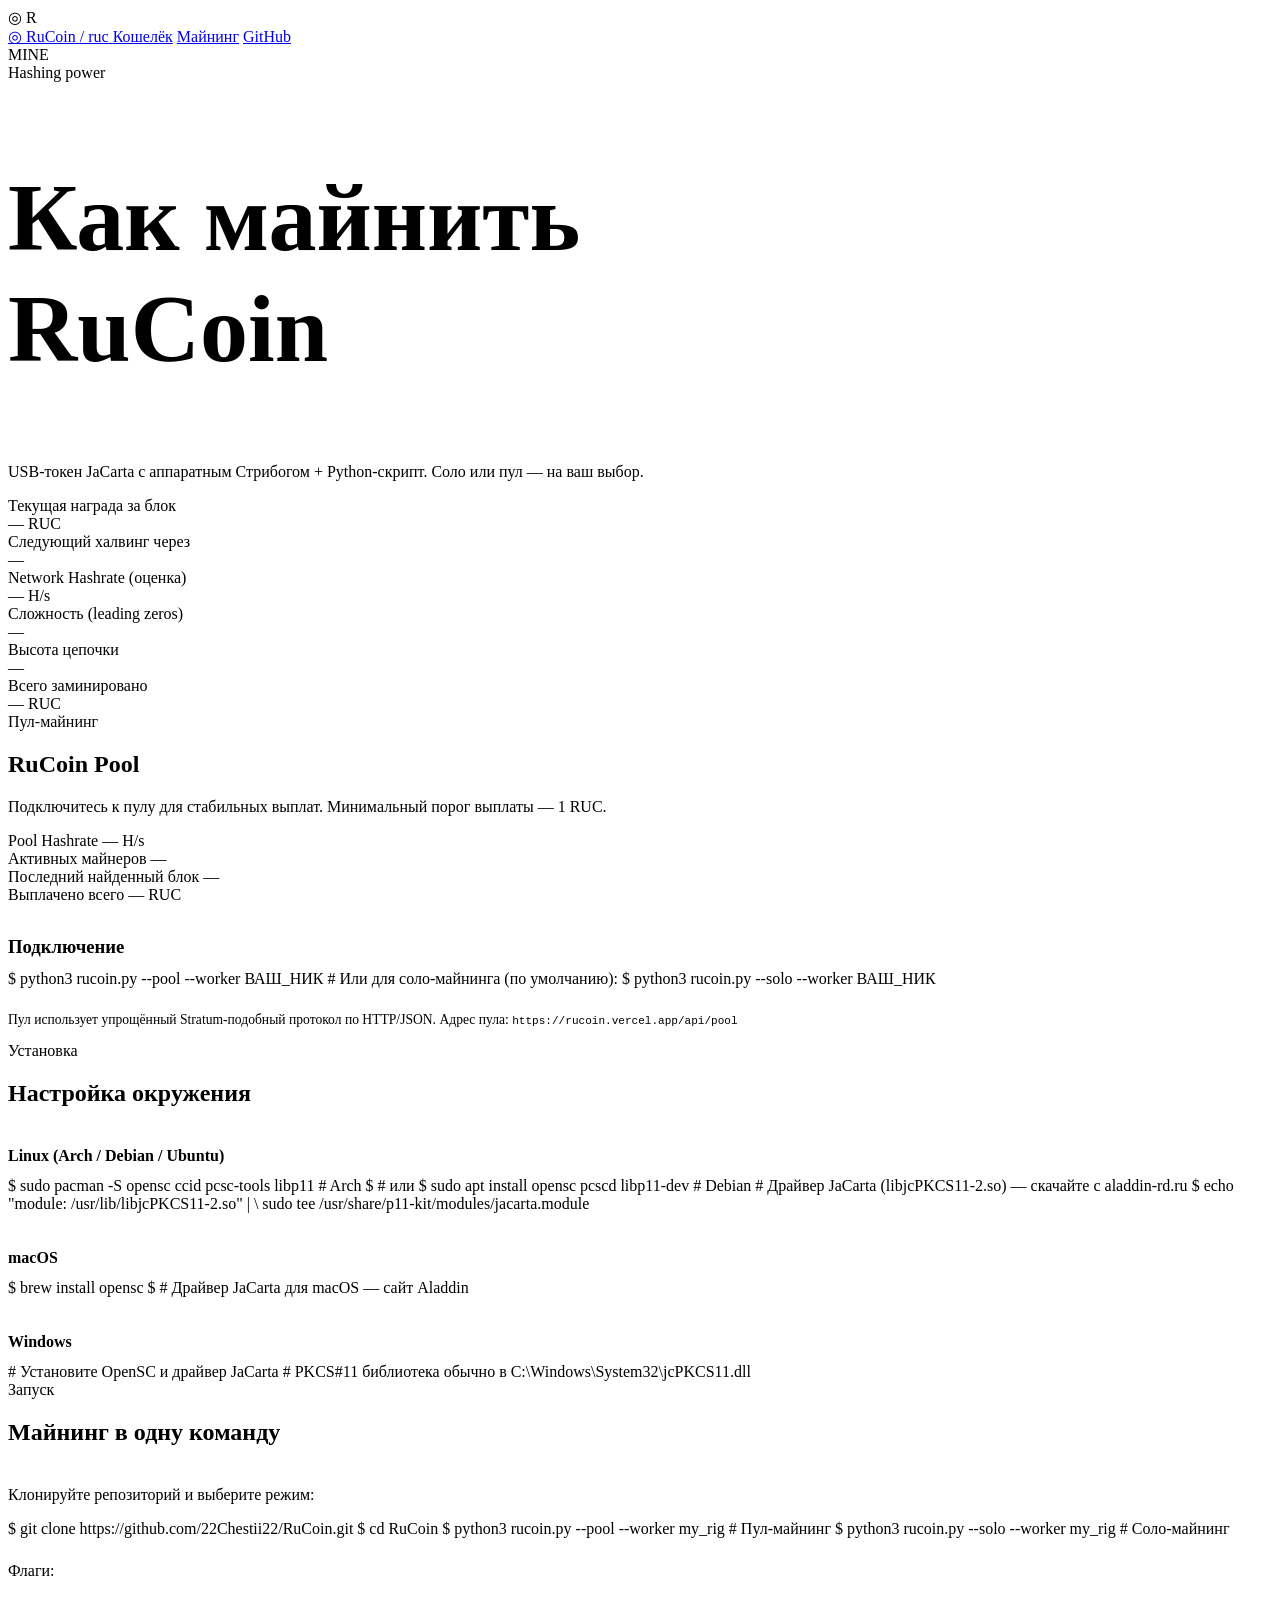
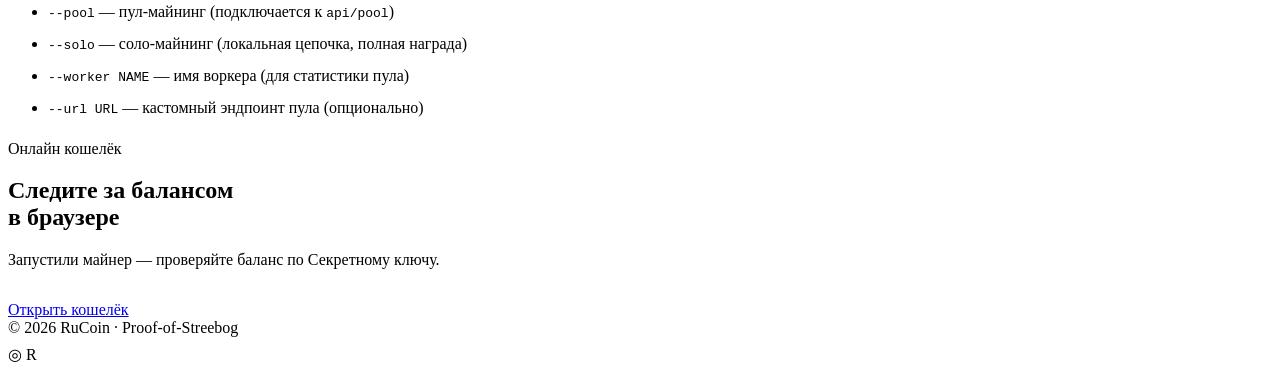
==== commit b699dcc3: "feat: pool mining mode, network stats, halving countdown, pool API" ====
--- a/web/mine.html
+++ b/web/mine.html
@@ -7,7 +7,6 @@
   <link rel="preconnect" href="https://fonts.googleapis.com">
   <link href="https://fonts.googleapis.com/css2?family=Inter:wght@300;400;450;500;600&family=Newsreader:ital,opsz,wght@0,6..72,300..700;1,6..72,300..700&display=swap" rel="stylesheet">
   <link rel="stylesheet" href="/styles.css">
-  <script src="/wallet.js"></script>
 </head>
 <body>
 
@@ -37,21 +36,80 @@
     <div class="hero-content">
       <span class="eyebrow reveal">Hashing power</span>
       <h1 class="hero-title reveal delay-1" style="font-size: clamp(3em, 8vw, 6em);">Как майнить<br>RuCoin</h1>
-      <p class="hero-sub reveal delay-2">Вам понадобится USB-токен JaCarta (любая модель с поддержкой Стрибога) и компьютер.</p>
-    </div>
-  </section>
-
-  <!-- ═══ HARDWARE ═══ -->
+      <p class="hero-sub reveal delay-2">USB-токен JaCarta с аппаратным Стрибогом + Python-скрипт. Соло или пул — на ваш выбор.</p>
+    </div>
+  </section>
+
+  <!-- ═══ NETWORK STATS ═══ -->
   <section class="section-full" style="padding-top: 0;">
     <div class="section-inner">
-      <div class="hardware-card reveal delay-1">
-        <div class="hardware-visual">
-          <span style="font-size: 1.4em; letter-spacing: -0.04em; font-family: var(--sans); font-weight: 300;">USB</span>
-        </div>
-        <div>
-          <h3>JaCarta ГОСТ / JaCarta-2 ГОСТ</h3>
-          <p style="font-size: 0.88em; margin: 6px 0 16px; color: var(--text-secondary);">USB-токен с поддержкой аппаратного хеширования Стрибог (ГОСТ Р 34.11-2012).</p>
-        </div>
+      <div class="stats-grid reveal delay-1">
+        <div class="stat-card">
+          <div class="stat-label">Текущая награда за блок</div>
+          <div class="stat-value" id="blockReward">— RUC</div>
+        </div>
+        <div class="stat-card">
+          <div class="stat-label">Следующий халвинг через</div>
+          <div class="stat-value" id="halvingCountdown">—</div>
+        </div>
+        <div class="stat-card">
+          <div class="stat-label">Network Hashrate (оценка)</div>
+          <div class="stat-value" id="networkHashrate">— H/s</div>
+        </div>
+        <div class="stat-card">
+          <div class="stat-label">Сложность (leading zeros)</div>
+          <div class="stat-value" id="difficulty">—</div>
+        </div>
+        <div class="stat-card">
+          <div class="stat-label">Высота цепочки</div>
+          <div class="stat-value" id="chainHeight">—</div>
+        </div>
+        <div class="stat-card">
+          <div class="stat-label">Всего заминировано</div>
+          <div class="stat-value" id="totalMined">— RUC</div>
+        </div>
+      </div>
+    </div>
+  </section>
+
+  <!-- ═══ POOL INFO ═══ -->
+  <section class="section-full">
+    <div class="section-inner">
+      <span class="eyebrow reveal">Пул-майнинг</span>
+      <h2 class="section-title reveal delay-1">RuCoin Pool</h2>
+      <p class="section-sub reveal delay-2">Подключитесь к пулу для стабильных выплат. Минимальный порог выплаты — 1 RUC.</p>
+
+      <div class="pool-stats reveal delay-2">
+        <div class="pool-stat">
+          <span class="pool-label">Pool Hashrate</span>
+          <span class="pool-value" id="poolHashrate">— H/s</span>
+        </div>
+        <div class="pool-stat">
+          <span class="pool-label">Активных майнеров</span>
+          <span class="pool-value" id="poolMiners">—</span>
+        </div>
+        <div class="pool-stat">
+          <span class="pool-label">Последний найденный блок</span>
+          <span class="pool-value" id="poolLastBlock">—</span>
+        </div>
+        <div class="pool-stat">
+          <span class="pool-label">Выплачено всего</span>
+          <span class="pool-value" id="poolPaid">— RUC</span>
+        </div>
+      </div>
+
+      <div class="reveal delay-3" style="margin-top: 32px;">
+        <h3 style="margin-bottom: 12px;">Подключение</h3>
+        <div class="terminal-block"><span class="prompt">$</span> python3 rucoin.py --pool --worker ВАШ_НИК
+<span class="output"># Или для соло-майнинга (по умолчанию):</span>
+<span class="prompt">$</span> python3 rucoin.py --solo --worker ВАШ_НИК</div>
+      </div>
+
+      <div class="reveal delay-4" style="margin-top: 24px;">
+        <p style="font-size: 0.85em; color: var(--text-secondary);">
+          Пул использует упрощённый Stratum-подобный протокол по HTTP/JSON.
+          Адрес пула: <code id="poolUrl">https://rucoin.vercel.app/api/pool</code>
+        </p>
       </div>
     </div>
   </section>
@@ -68,9 +126,7 @@
 <span class="prompt">$</span> <span class="output"># или</span>
 <span class="prompt">$</span> sudo apt install opensc pcscd libp11-dev  <span class="output"># Debian</span>
 
-<span class="output"># Установите драйвер JaCarta:
-# Скачайте libjcPKCS11-2.so с сайта производителя
-# и зарегистрируйте модуль:</span>
+<span class="output"># Драйвер JaCarta (libjcPKCS11-2.so) — скачайте с aladdin-rd.ru</span>
 <span class="prompt">$</span> echo "module: /usr/lib/libjcPKCS11-2.so" | \
   sudo tee /usr/share/p11-kit/modules/jacarta.module</div>
       </div>
@@ -78,13 +134,13 @@
       <div class="reveal delay-3" style="margin-top: 36px;">
         <p style="margin-bottom: 12px;"><strong>macOS</strong></p>
         <div class="terminal-block"><span class="prompt">$</span> brew install opensc
-<span class="prompt">$</span> <span class="output"># Драйвер JaCarta для macOS скачайте с сайта Aladdin</span></div>
+<span class="prompt">$</span> <span class="output"># Драйвер JaCarta для macOS — сайт Aladdin</span></div>
       </div>
 
       <div class="reveal delay-4" style="margin-top: 36px;">
         <p style="margin-bottom: 12px;"><strong>Windows</strong></p>
-        <div class="terminal-block"><span class="output"># Установите OpenSC и драйвер JaCarta
-# PKCS#11 библиотека обычно в C:\Windows\System32\jcPKCS11.dll</span></div>
+        <div class="terminal-block"><span class="output"># Установите OpenSC и драйвер JaCarta</span>
+<span class="output"># PKCS#11 библиотека обычно в C:\Windows\System32\jcPKCS11.dll</span></div>
       </div>
     </div>
   </section>
@@ -96,19 +152,22 @@
       <h2 class="section-title reveal delay-1">Майнинг в одну команду</h2>
 
       <div class="reveal delay-2" style="margin-top: 40px;">
-        <p style="margin-bottom: 16px;">Склонируйте репозиторий и запустите скрипт:</p>
+        <p style="margin-bottom: 16px;">Клонируйте репозиторий и выберите режим:</p>
         <div class="terminal-block"><span class="prompt">$</span> git clone https://github.com/22Chestii22/RuCoin.git
 <span class="prompt">$</span> cd RuCoin
-<span class="prompt">$</span> python3 rucoin.py
-
-<span class="highlight">○ RuCoin Miner v0.1
-[+] Found token: JaCarta-2 GOST (slot 0x1ffff)
-[+] Wallet address: RUC6A2F...B8E1
-[+] Mining block #1 ... hash found!
-[+] Block mined! +0.1 RUC</span></div>
-      </div>
-
-      <p class="reveal delay-3" style="margin-top: 24px;">Каждый найденный блок приносит <strong>0.1 RUC</strong>. Сложность майнинга — найти хеш с 4 ведущими нулями.</p>
+<span class="prompt">$</span> python3 rucoin.py --pool --worker my_rig    <span class="output"># Пул-майнинг</span>
+<span class="prompt">$</span> python3 rucoin.py --solo --worker my_rig    <span class="output"># Соло-майнинг</span></div>
+      </div>
+
+      <div class="reveal delay-3" style="margin-top: 24px;">
+        <p>Флаги:</p>
+        <ul style="margin-top: 8px; line-height: 2; color: var(--text-secondary);">
+          <li><code>--pool</code> — пул-майнинг (подключается к <code>api/pool</code>)</li>
+          <li><code>--solo</code> — соло-майнинг (локальная цепочка, полная награда)</li>
+          <li><code>--worker NAME</code> — имя воркера (для статистики пула)</li>
+          <li><code>--url URL</code> — кастомный эндпоинт пула (опционально)</li>
+        </ul>
+      </div>
     </div>
   </section>
 
@@ -118,8 +177,7 @@
       <span class="eyebrow reveal">Онлайн кошелёк</span>
       <h2 class="section-title reveal delay-1">Следите за балансом<br>в браузере</h2>
       <p class="section-sub reveal delay-2" style="margin: 16px auto 32px;">
-        Необязательно сидеть за компьютером с токеном, чтобы проверить счёт.
-        Откройте кошелёк на телефоне, подключите токен — и вы увидите свои монеты.
+        Запустили майнер — проверяйте баланс по Секретному ключу.
       </p>
       <div class="reveal delay-3">
         <a href="/wallet" class="btn">Открыть кошелёк</a>
@@ -129,9 +187,71 @@
 </main>
 
 <footer>
-  <div style="margin-bottom: 8px;">© 2026 RuCoin · Сделано с мыслью о приватности</div>
+  <div style="margin-bottom: 8px;">© 2026 RuCoin · Proof-of-Streebog</div>
   <div class="watermark-small">◎ R</div>
 </footer>
+
+<script>
+// ── Live Network Stats ──────────────────────────────────────
+async function fetchStats() {
+  try {
+    const res = await fetch('/api/stats');
+    if (!res.ok) throw new Error('stats failed');
+    const data = await res.json();
+    updateStats(data);
+  } catch (e) {
+    console.warn('Stats fetch failed:', e);
+  }
+}
+
+function updateStats(d) {
+  const fmt = (n) => n.toLocaleString('ru-RU');
+  const fmtCompact = (n) => {
+    if (n >= 1e12) return (n/1e12).toFixed(2) + ' TH/s';
+    if (n >= 1e9) return (n/1e9).toFixed(2) + ' GH/s';
+    if (n >= 1e6) return (n/1e6).toFixed(2) + ' MH/s';
+    if (n >= 1e3) return (n/1e3).toFixed(2) + ' kH/s';
+    return n.toFixed(2) + ' H/s';
+  };
+
+  if (d.block_reward !== undefined) {
+    document.getElementById('blockReward').textContent = d.block_reward.toFixed(4) + ' RUC';
+  }
+  if (d.halving_blocks_left !== undefined) {
+    const blocks = d.halving_blocks_left;
+    const hours = (blocks * 9 / 60).toFixed(1); // ~9 сек на блок
+    document.getElementById('halvingCountdown').textContent = fmt(blocks) + ' блоков (~' + hours + ' ч)';
+  }
+  if (d.network_hashrate !== undefined) {
+    document.getElementById('networkHashrate').textContent = fmtCompact(d.network_hashrate);
+  }
+  if (d.difficulty !== undefined) {
+    document.getElementById('difficulty').textContent = d.difficulty + ' leading zeros';
+  }
+  if (d.chain_height !== undefined) {
+    document.getElementById('chainHeight').textContent = fmt(d.chain_height);
+  }
+  if (d.total_mined !== undefined) {
+    document.getElementById('totalMined').textContent = fmt(d.total_mined.toFixed(2)) + ' RUC';
+  }
+  if (d.pool_hashrate !== undefined) {
+    document.getElementById('poolHashrate').textContent = fmtCompact(d.pool_hashrate);
+  }
+  if (d.pool_miners !== undefined) {
+    document.getElementById('poolMiners').textContent = d.pool_miners;
+  }
+  if (d.pool_last_block !== undefined) {
+    document.getElementById('poolLastBlock').textContent = '#' + d.pool_last_block;
+  }
+  if (d.pool_paid !== undefined) {
+    document.getElementById('poolPaid').textContent = d.pool_paid.toFixed(2) + ' RUC';
+  }
+}
+
+// Poll every 30s
+fetchStats();
+setInterval(fetchStats, 30000);
+</script>
 
 <script>
 // ── Cursor Follower ──
@@ -166,7 +286,7 @@
   }
   animateRing();
 
-  document.querySelectorAll('a, button, .hardware-card, .step, .terminal-block').forEach(el => {
+  document.querySelectorAll('a, button, .stat-card, .pool-stat, .terminal-block').forEach(el => {
     el.addEventListener('mouseenter', () => ring.classList.add('hover'));
     el.addEventListener('mouseleave', () => ring.classList.remove('hover'));
   });
@@ -187,4 +307,4 @@
 </script>
 
 </body>
-</html>
+</html>
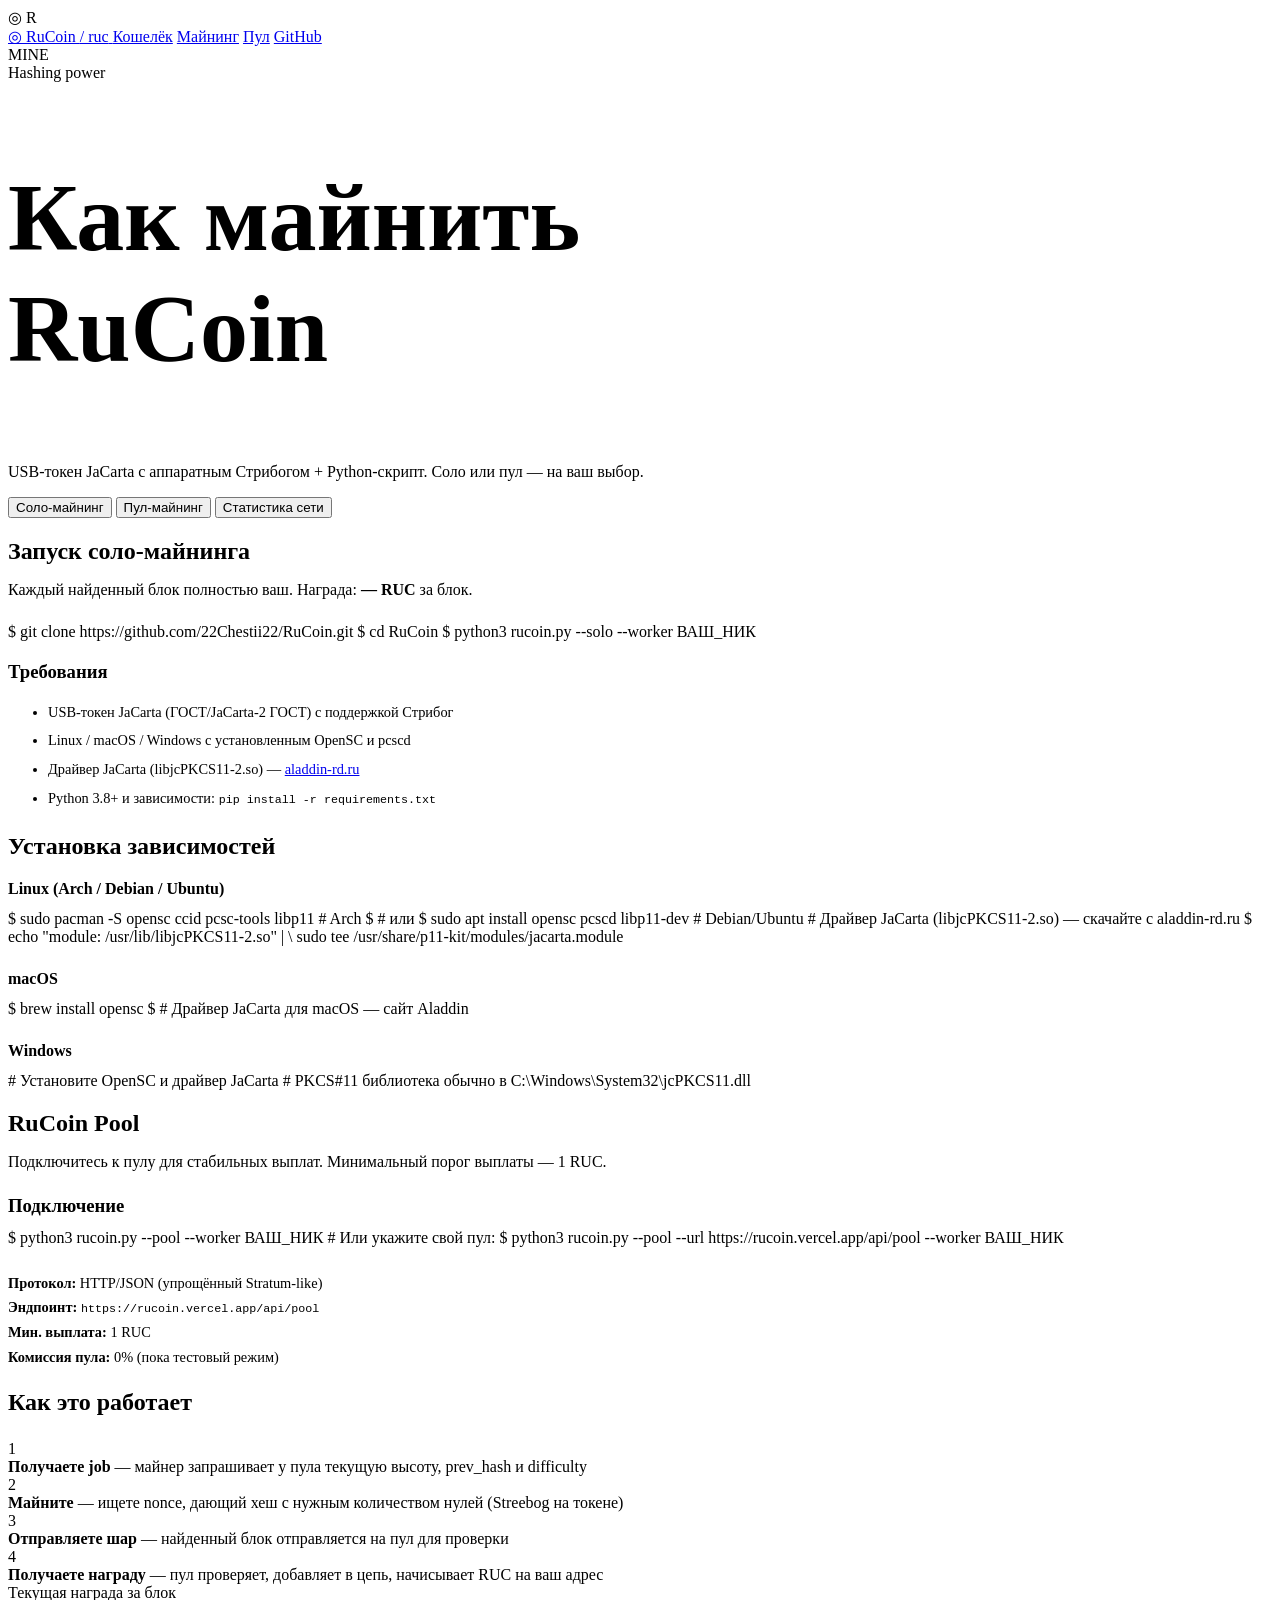
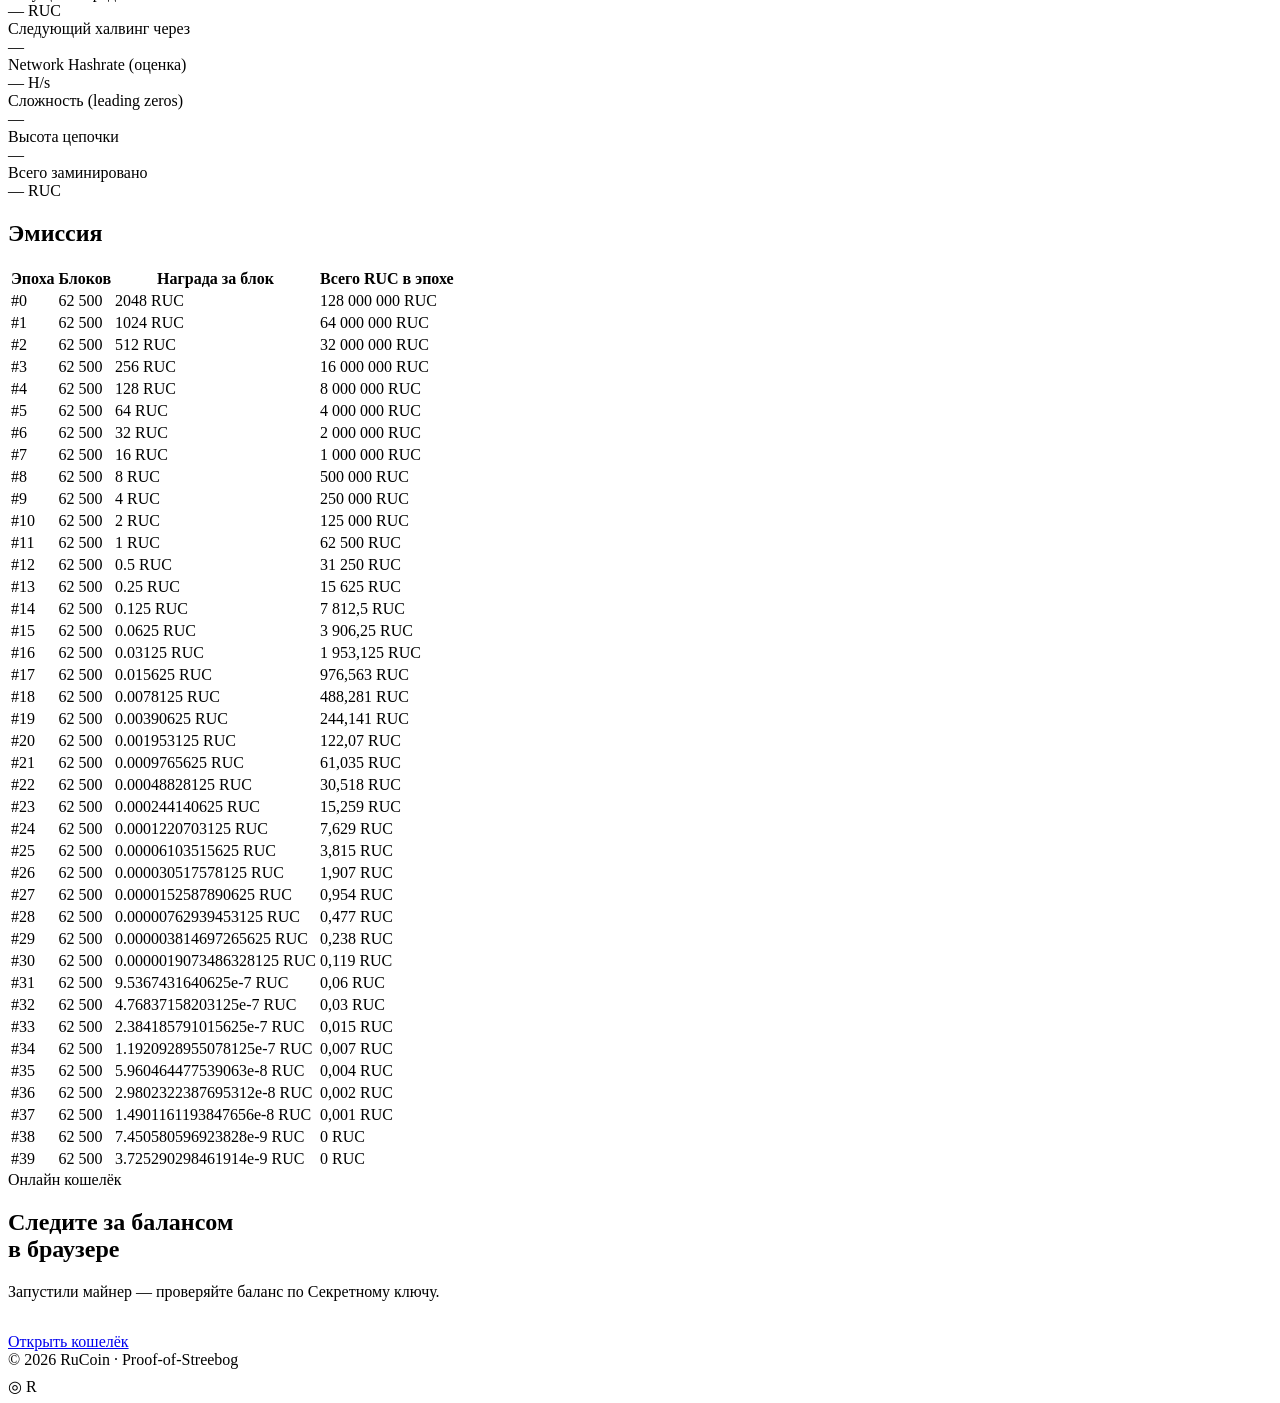
==== commit f42fbb6f: "fix: mine page - tabs, stats, pool tab, spacing, removed JaCarta card" ====
--- a/web/mine.html
+++ b/web/mine.html
@@ -25,6 +25,7 @@
     </a>
     <a href="/wallet" class="nav-link">Кошелёк</a>
     <a href="/mine" class="nav-link active">Майнинг</a>
+    <a href="/pool" class="nav-link">Пул</a>
     <a href="https://github.com/22Chestii22/RuCoin" class="nav-link" target="_blank">GitHub</a>
   </nav>
 </header>
@@ -40,135 +41,201 @@
     </div>
   </section>
 
-  <!-- ═══ NETWORK STATS ═══ -->
-  <section class="section-full" style="padding-top: 0;">
-    <div class="section-inner">
-      <div class="stats-grid reveal delay-1">
-        <div class="stat-card">
-          <div class="stat-label">Текущая награда за блок</div>
-          <div class="stat-value" id="blockReward">— RUC</div>
-        </div>
-        <div class="stat-card">
-          <div class="stat-label">Следующий халвинг через</div>
-          <div class="stat-value" id="halvingCountdown">—</div>
-        </div>
-        <div class="stat-card">
-          <div class="stat-label">Network Hashrate (оценка)</div>
-          <div class="stat-value" id="networkHashrate">— H/s</div>
-        </div>
-        <div class="stat-card">
-          <div class="stat-label">Сложность (leading zeros)</div>
-          <div class="stat-value" id="difficulty">—</div>
-        </div>
-        <div class="stat-card">
-          <div class="stat-label">Высота цепочки</div>
-          <div class="stat-value" id="chainHeight">—</div>
-        </div>
-        <div class="stat-card">
-          <div class="stat-label">Всего заминировано</div>
-          <div class="stat-value" id="totalMined">— RUC</div>
-        </div>
-      </div>
-    </div>
-  </section>
-
-  <!-- ═══ POOL INFO ═══ -->
-  <section class="section-full">
-    <div class="section-inner">
-      <span class="eyebrow reveal">Пул-майнинг</span>
-      <h2 class="section-title reveal delay-1">RuCoin Pool</h2>
-      <p class="section-sub reveal delay-2">Подключитесь к пулу для стабильных выплат. Минимальный порог выплаты — 1 RUC.</p>
-
-      <div class="pool-stats reveal delay-2">
-        <div class="pool-stat">
-          <span class="pool-label">Pool Hashrate</span>
-          <span class="pool-value" id="poolHashrate">— H/s</span>
-        </div>
-        <div class="pool-stat">
-          <span class="pool-label">Активных майнеров</span>
-          <span class="pool-value" id="poolMiners">—</span>
-        </div>
-        <div class="pool-stat">
-          <span class="pool-label">Последний найденный блок</span>
-          <span class="pool-value" id="poolLastBlock">—</span>
-        </div>
-        <div class="pool-stat">
-          <span class="pool-label">Выплачено всего</span>
-          <span class="pool-value" id="poolPaid">— RUC</span>
-        </div>
-      </div>
-
-      <div class="reveal delay-3" style="margin-top: 32px;">
-        <h3 style="margin-bottom: 12px;">Подключение</h3>
-        <div class="terminal-block"><span class="prompt">$</span> python3 rucoin.py --pool --worker ВАШ_НИК
-<span class="output"># Или для соло-майнинга (по умолчанию):</span>
-<span class="prompt">$</span> python3 rucoin.py --solo --worker ВАШ_НИК</div>
-      </div>
-
-      <div class="reveal delay-4" style="margin-top: 24px;">
-        <p style="font-size: 0.85em; color: var(--text-secondary);">
-          Пул использует упрощённый Stratum-подобный протокол по HTTP/JSON.
-          Адрес пула: <code id="poolUrl">https://rucoin.vercel.app/api/pool</code>
-        </p>
-      </div>
-    </div>
-  </section>
-
-  <!-- ═══ SETUP ═══ -->
-  <section class="section-full">
-    <div class="section-inner">
-      <span class="eyebrow reveal">Установка</span>
-      <h2 class="section-title reveal delay-1">Настройка окружения</h2>
-
-      <div class="reveal delay-2" style="margin-top: 40px;">
-        <p style="margin-bottom: 12px;"><strong>Linux (Arch / Debian / Ubuntu)</strong></p>
-        <div class="terminal-block"><span class="prompt">$</span> sudo pacman -S opensc ccid pcsc-tools libp11  <span class="output"># Arch</span>
+  <!-- ═══ TAB BAR ═══ -->
+  <div class="tab-bar reveal">
+    <button class="tab active" data-tab="solo">Соло-майнинг</button>
+    <button class="tab" data-tab="pool">Пул-майнинг</button>
+    <button class="tab" data-tab="network">Статистика сети</button>
+  </div>
+
+  <!-- ═══ SOLO TAB ═══ -->
+  <section id="tab-solo" class="tab-panel active">
+    <div class="section-full">
+      <div class="section-inner">
+        <div class="reveal">
+          <h2 class="section-title" style="margin-bottom: 8px;">Запуск соло-майнинга</h2>
+          <p class="section-sub">Каждый найденный блок полностью ваш. Награда: <strong id="soloReward">— RUC</strong> за блок.</p>
+        </div>
+
+        <div class="terminal-block reveal delay-1" style="margin-top: 24px;">
+<span class="prompt">$</span> git clone https://github.com/22Chestii22/RuCoin.git
+<span class="prompt">$</span> cd RuCoin
+<span class="prompt">$</span> python3 rucoin.py --solo --worker ВАШ_НИК
+</div>
+
+        <div class="reveal delay-2" style="margin-top: 20px;">
+          <h3 style="margin-bottom: 12px;">Требования</h3>
+          <ul style="line-height: 2; color: var(--text-secondary); font-size: 0.9em;">
+            <li>USB-токен JaCarta (ГОСТ/JaCarta-2 ГОСТ) с поддержкой Стрибог</li>
+            <li>Linux / macOS / Windows с установленным OpenSC и pcscd</li>
+            <li>Драйвер JaCarta (libjcPKCS11-2.so) — <a href="https://aladdin-rd.ru" target="_blank">aladdin-rd.ru</a></li>
+            <li>Python 3.8+ и зависимости: <code>pip install -r requirements.txt</code></li>
+          </ul>
+        </div>
+      </div>
+    </section>
+
+    <section class="section-full">
+      <div class="section-inner">
+        <div class="reveal delay-2">
+          <h2 class="section-title" style="margin-bottom: 8px;">Установка зависимостей</h2>
+        </div>
+
+        <div class="reveal delay-3" style="margin-top: 20px;">
+          <p style="margin-bottom: 12px;"><strong>Linux (Arch / Debian / Ubuntu)</strong></p>
+          <div class="terminal-block"><span class="prompt">$</span> sudo pacman -S opensc ccid pcsc-tools libp11  <span class="output"># Arch</span>
 <span class="prompt">$</span> <span class="output"># или</span>
-<span class="prompt">$</span> sudo apt install opensc pcscd libp11-dev  <span class="output"># Debian</span>
+<span class="prompt">$</span> sudo apt install opensc pcscd libp11-dev  <span class="output"># Debian/Ubuntu</span>
 
 <span class="output"># Драйвер JaCarta (libjcPKCS11-2.so) — скачайте с aladdin-rd.ru</span>
 <span class="prompt">$</span> echo "module: /usr/lib/libjcPKCS11-2.so" | \
   sudo tee /usr/share/p11-kit/modules/jacarta.module</div>
-      </div>
-
-      <div class="reveal delay-3" style="margin-top: 36px;">
-        <p style="margin-bottom: 12px;"><strong>macOS</strong></p>
-        <div class="terminal-block"><span class="prompt">$</span> brew install opensc
+        </div>
+
+        <div class="reveal delay-4" style="margin-top: 24px;">
+          <p style="margin-bottom: 12px;"><strong>macOS</strong></p>
+          <div class="terminal-block"><span class="prompt">$</span> brew install opensc
 <span class="prompt">$</span> <span class="output"># Драйвер JaCarta для macOS — сайт Aladdin</span></div>
-      </div>
-
-      <div class="reveal delay-4" style="margin-top: 36px;">
-        <p style="margin-bottom: 12px;"><strong>Windows</strong></p>
-        <div class="terminal-block"><span class="output"># Установите OpenSC и драйвер JaCarta</span>
+        </div>
+
+        <div class="reveal delay-5" style="margin-top: 24px;">
+          <p style="margin-bottom: 12px;"><strong>Windows</strong></p>
+          <div class="terminal-block"><span class="output"># Установите OpenSC и драйвер JaCarta</span>
 <span class="output"># PKCS#11 библиотека обычно в C:\Windows\System32\jcPKCS11.dll</span></div>
-      </div>
-    </div>
-  </section>
-
-  <!-- ═══ LAUNCH ═══ -->
-  <section class="section-full">
-    <div class="section-inner">
-      <span class="eyebrow reveal">Запуск</span>
-      <h2 class="section-title reveal delay-1">Майнинг в одну команду</h2>
-
-      <div class="reveal delay-2" style="margin-top: 40px;">
-        <p style="margin-bottom: 16px;">Клонируйте репозиторий и выберите режим:</p>
-        <div class="terminal-block"><span class="prompt">$</span> git clone https://github.com/22Chestii22/RuCoin.git
-<span class="prompt">$</span> cd RuCoin
-<span class="prompt">$</span> python3 rucoin.py --pool --worker my_rig    <span class="output"># Пул-майнинг</span>
-<span class="prompt">$</span> python3 rucoin.py --solo --worker my_rig    <span class="output"># Соло-майнинг</span></div>
-      </div>
-
-      <div class="reveal delay-3" style="margin-top: 24px;">
-        <p>Флаги:</p>
-        <ul style="margin-top: 8px; line-height: 2; color: var(--text-secondary);">
-          <li><code>--pool</code> — пул-майнинг (подключается к <code>api/pool</code>)</li>
-          <li><code>--solo</code> — соло-майнинг (локальная цепочка, полная награда)</li>
-          <li><code>--worker NAME</code> — имя воркера (для статистики пула)</li>
-          <li><code>--url URL</code> — кастомный эндпоинт пула (опционально)</li>
-        </ul>
-      </div>
-    </div>
+        </div>
+      </div>
+    </section>
+  </section>
+
+  <!-- ═══ POOL TAB ═══ -->
+  <section id="tab-pool" class="tab-panel">
+    <div class="section-full">
+      <div class="section-inner">
+        <div class="reveal">
+          <h2 class="section-title" style="margin-bottom: 8px;">RuCoin Pool</h2>
+          <p class="section-sub">Подключитесь к пулу для стабильных выплат. Минимальный порог выплаты — 1 RUC.</p>
+        </div>
+
+        <div class="pool-connection reveal delay-1" style="margin-top: 24px;">
+          <h3 style="margin-bottom: 12px;">Подключение</h3>
+          <div class="terminal-block"><span class="prompt">$</span> python3 rucoin.py --pool --worker ВАШ_НИК
+<span class="output"># Или укажите свой пул:</span>
+<span class="prompt">$</span> python3 rucoin.py --pool --url https://rucoin.vercel.app/api/pool --worker ВАШ_НИК</div>
+        </div>
+
+        <div class="pool-info reveal delay-2" style="margin-top: 24px;">
+          <p style="font-size: 0.9em; color: var(--text-secondary); line-height: 1.7;">
+            <strong>Протокол:</strong> HTTP/JSON (упрощённый Stratum-like)<br>
+            <strong>Эндпоинт:</strong> <code>https://rucoin.vercel.app/api/pool</code><br>
+            <strong>Мин. выплата:</strong> 1 RUC<br>
+            <strong>Комиссия пула:</strong> 0% (пока тестовый режим)
+          </p>
+        </div>
+      </div>
+    </section>
+
+    <section class="section-full">
+      <div class="section-inner">
+        <div class="reveal delay-1">
+          <h2 class="section-title" style="margin-bottom: 8px;">Как это работает</h2>
+        </div>
+
+        <div class="steps-grid reveal delay-2" style="margin-top: 24px;">
+          <div class="step">
+            <div class="step-num">1</div>
+            <div class="step-body">
+              <strong>Получаете job</strong> — майнер запрашивает у пула текущую высоту, prev_hash и difficulty
+            </div>
+          </div>
+          <div class="step">
+            <div class="step-num">2</div>
+            <div class="step-body">
+              <strong>Майните</strong> — ищете nonce, дающий хеш с нужным количеством нулей (Streebog на токене)
+            </div>
+          </div>
+          <div class="step">
+            <div class="step-num">3</div>
+            <div class="step-body">
+              <strong>Отправляете шар</strong> — найденный блок отправляется на пул для проверки
+            </div>
+          </div>
+          <div class="step">
+            <div class="step-num">4</div>
+            <div class="step-body">
+              <strong>Получаете награду</strong> — пул проверяет, добавляет в цепь, начисывает RUC на ваш адрес
+            </div>
+          </div>
+        </div>
+      </div>
+    </section>
+  </section>
+
+  <!-- ═══ NETWORK STATS TAB ═══ -->
+  <section id="tab-network" class="tab-panel">
+    <div class="section-full" style="padding-top: 0;">
+      <div class="section-inner">
+        <div class="stats-grid reveal delay-1">
+          <div class="stat-row">
+            <div class="stat-label">Текущая награда за блок</div>
+            <div class="stat-value" id="blockReward">— RUC</div>
+          </div>
+          <div class="stat-row">
+            <div class="stat-label">Следующий халвинг через</div>
+            <div class="stat-value" id="halvingCountdown">—</div>
+          </div>
+          <div class="stat-row">
+            <div class="stat-label">Network Hashrate (оценка)</div>
+            <div class="stat-value" id="networkHashrate">— H/s</div>
+          </div>
+          <div class="stat-row">
+            <div class="stat-label">Сложность (leading zeros)</div>
+            <div class="stat-value" id="difficulty">—</div>
+          </div>
+          <div class="stat-row">
+            <div class="stat-label">Высота цепочки</div>
+            <div class="stat-value" id="chainHeight">—</div>
+          </div>
+          <div class="stat-row">
+            <div class="stat-label">Всего заминировано</div>
+            <div class="stat-value" id="totalMined">— RUC</div>
+          </div>
+        </div>
+      </div>
+    </section>
+
+    <section class="section-full">
+      <div class="section-inner">
+        <div class="reveal delay-1">
+          <h2 class="section-title" style="margin-bottom: 8px;">Эмиссия</h2>
+        </div>
+
+        <div class="emission-table reveal delay-2" style="margin-top: 20px;">
+          <table>
+            <thead>
+              <tr>
+                <th>Эпоха</th>
+                <th>Блоков</th>
+                <th>Награда за блок</th>
+                <th>Всего RUC в эпохе</th>
+              </tr>
+            </thead>
+            <tbody id="emissionTable"></tbody>
+          </table>
+        </div>
+      </div>
+    </section>
+  </section>
+
+  <!-- ═══ SETUP (collapsed in solo tab) ═══ -->
+  <section id="tab-setup" class="tab-panel" style="display: none;">
+    <div class="section-full">
+      <div class="section-inner">
+        <div class="reveal">
+          <h2 class="section-title" style="margin-bottom: 8px;">Полная инструкция по установке</h2>
+        </div>
+        <!-- Content same as solo tab but expanded -->
+      </div>
+    </section>
   </section>
 
   <!-- ═══ CTA ═══ -->
@@ -192,7 +259,21 @@
 </footer>
 
 <script>
-// ── Live Network Stats ──────────────────────────────────────
+// ═══ TAB SWITCHING ═══
+const tabs = document.querySelectorAll('.tab');
+const panels = document.querySelectorAll('.tab-panel');
+
+tabs.forEach(tab => {
+  tab.addEventListener('click', () => {
+    const target = tab.dataset.tab;
+    tabs.forEach(t => t.classList.remove('active'));
+    panels.forEach(p => p.classList.remove('active'));
+    tab.classList.add('active');
+    document.getElementById('tab-' + target).classList.add('active');
+  });
+});
+
+// ═══ LIVE NETWORK STATS ═══
 async function fetchStats() {
   try {
     const res = await fetch('/api/stats');
@@ -216,10 +297,11 @@
 
   if (d.block_reward !== undefined) {
     document.getElementById('blockReward').textContent = d.block_reward.toFixed(4) + ' RUC';
+    document.getElementById('soloReward').textContent = d.block_reward.toFixed(4);
   }
   if (d.halving_blocks_left !== undefined) {
     const blocks = d.halving_blocks_left;
-    const hours = (blocks * 9 / 60).toFixed(1); // ~9 сек на блок
+    const hours = (blocks * 9 / 60).toFixed(1);
     document.getElementById('halvingCountdown').textContent = fmt(blocks) + ' блоков (~' + hours + ' ч)';
   }
   if (d.network_hashrate !== undefined) {
@@ -234,27 +316,46 @@
   if (d.total_mined !== undefined) {
     document.getElementById('totalMined').textContent = fmt(d.total_mined.toFixed(2)) + ' RUC';
   }
-  if (d.pool_hashrate !== undefined) {
-    document.getElementById('poolHashrate').textContent = fmtCompact(d.pool_hashrate);
-  }
-  if (d.pool_miners !== undefined) {
-    document.getElementById('poolMiners').textContent = d.pool_miners;
-  }
-  if (d.pool_last_block !== undefined) {
-    document.getElementById('poolLastBlock').textContent = '#' + d.pool_last_block;
-  }
-  if (d.pool_paid !== undefined) {
-    document.getElementById('poolPaid').textContent = d.pool_paid.toFixed(2) + ' RUC';
-  }
 }
 
-// Poll every 30s
 fetchStats();
 setInterval(fetchStats, 30000);
+
+// ═══ EMISSION TABLE ═══
+function renderEmissionTable() {
+  const INITIAL_REWARD = 2048;
+  const HALVING_INTERVAL = 62500;
+  const TOTAL_SUPPLY = 256000000;
+
+  const tbody = document.getElementById('emissionTable');
+  let totalMined = 0;
+  let reward = 2048;
+  let epoch = 0;
+
+  while (totalMined < 256000000 && epoch < 40) {
+    const epochTotal = reward * HALVING_INTERVAL;
+    if (totalMined + epochTotal > 256000000) break;
+
+    const row = document.createElement('tr');
+    row.innerHTML = `
+      <td>#${epoch}</td>
+      <td>${HALVING_INTERVAL.toLocaleString('ru-RU')}</td>
+      <td>${reward} RUC</td>
+      <td>${(epochTotal).toLocaleString('ru-RU')} RUC</td>
+    `;
+    tbody.appendChild(row);
+
+    totalMined += epochTotal;
+    reward = reward / 2;
+    epoch++;
+  }
+}
+
+renderEmissionTable();
 </script>
 
 <script>
-// ── Cursor Follower ──
+// ═══ CURSOR FOLLOWER ═══
 (function() {
   const dot = document.querySelector('.cursor-dot');
   const ring = document.querySelector('.cursor-ring');
@@ -286,13 +387,13 @@
   }
   animateRing();
 
-  document.querySelectorAll('a, button, .stat-card, .pool-stat, .terminal-block').forEach(el => {
+  document.querySelectorAll('a, button, .stat-row, .step, .terminal-block').forEach(el => {
     el.addEventListener('mouseenter', () => ring.classList.add('hover'));
     el.addEventListener('mouseleave', () => ring.classList.remove('hover'));
   });
 })();
 
-// ── Scroll Reveal ──
+// ═══ SCROLL REVEAL ═══
 (function() {
   const observer = new IntersectionObserver((entries) => {
     entries.forEach(entry => {
